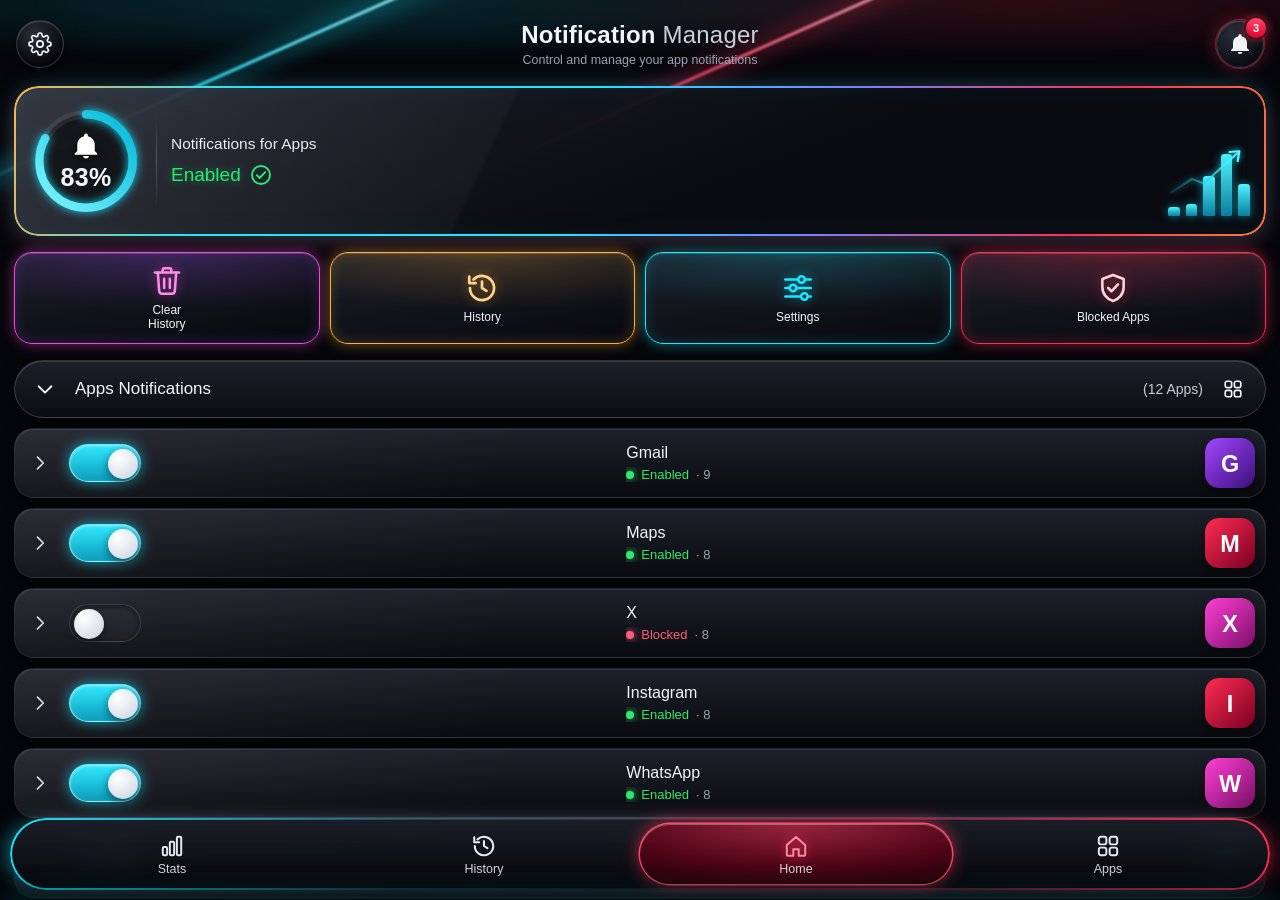
==== assets/web/index.html @ c4de66f0 "Notification Manager Android app (PROTHOTECH) Co-Authored-By: Claude Opus 5.5 <noreply@anthropic.com" ====
<!DOCTYPE html>
<html lang="en">
<head>
  <meta charset="utf-8">
  <meta name="viewport" content="width=device-width, initial-scale=1, maximum-scale=1, user-scalable=no, viewport-fit=cover">
  <meta name="theme-color" content="#05060a">
  <meta name="author" content="PROTHOTECH">
  <title>Notification Manager</title>
  <link rel="stylesheet" href="style.css">
</head>
<body>
<div id="app">
  <div class="bg-fx" aria-hidden="true">
    <span class="streak s1"></span><span class="streak s2"></span><span class="streak s3"></span>
  </div>

  <main id="views">

    <!-- ============================== HOME ============================== -->
    <section id="view-home" class="view active" data-view="home">
      <header class="top">
        <button class="round-btn" data-go="settings" aria-label="Settings"><i data-ic="gear"></i></button>
        <div class="title-wrap">
          <h1>Notification <span>Manager</span></h1>
          <p>Control and manage your app notifications</p>
        </div>
        <button class="round-btn bell-btn" data-go="history" aria-label="Unread notifications">
          <i data-ic="bell"></i><b class="badge hidden" id="badge">0</b>
        </button>
      </header>

      <div class="card neon dash" id="dash">
        <div class="ring-wrap">
          <svg class="ring" viewBox="0 0 120 120">
            <defs>
              <linearGradient id="ringGrad" x1="0" y1="0" x2="1" y2="1">
                <stop offset="0" stop-color="#7ff6ff"/>
                <stop offset="1" stop-color="#00b8d9"/>
              </linearGradient>
            </defs>
            <circle class="ring-bg" cx="60" cy="60" r="50"/>
            <circle class="ring-fg" id="ringFg" cx="60" cy="60" r="50"/>
          </svg>
          <div class="ring-center">
            <i data-ic="bell" class="ring-bell"></i>
            <strong id="pct">0%</strong>
          </div>
        </div>
        <div class="dash-div"></div>
        <div class="dash-info">
          <span class="dash-label">Notifications for Apps</span>
          <button class="dash-state" id="dashState"><span>Checking…</span></button>
        </div>
        <div class="mini-chart" id="miniChart"></div>
      </div>

      <div class="actions">
        <button class="act act-purple" data-action="clear"><i data-ic="trash"></i><span>Clear<br>History</span></button>
        <button class="act act-gold" data-go="history"><i data-ic="history"></i><span>History</span></button>
        <button class="act act-cyan" data-go="settings"><i data-ic="sliders"></i><span>Settings</span></button>
        <button class="act act-red" data-go="blocked"><i data-ic="shield"></i><span>Blocked Apps</span></button>
      </div>

      <div class="section-pill" id="homeAppsHead">
        <button class="pill-toggle" id="homeCollapse"><i data-ic="chevDown"></i></button>
        <span class="pill-title">Apps Notifications</span>
        <span class="pill-count" id="homeAppsCount">(0 Apps)</span>
        <button class="pill-grid" data-go="apps" aria-label="All apps"><i data-ic="grid"></i></button>
      </div>
      <div class="app-list" id="homeApps"></div>

      <div class="card neon recent" id="recentCard">
        <div class="recent-head">
          <span><i data-ic="chevLeft"></i> Recently Notification</span>
          <button class="recent-clock" data-go="history" aria-label="History"><i data-ic="clock"></i></button>
        </div>
        <div class="recent-body" id="recentBody"></div>
      </div>
    </section>

    <!-- ============================== STATS ============================== -->
    <section id="view-stats" class="view" data-view="stats">
      <header class="sub-top">
        <h2>Statistics</h2>
        <p>How your apps reach you</p>
      </header>
      <div class="tiles" id="statTiles"></div>
      <div class="card neon chart-card">
        <div class="card-title">Last 7 days</div>
        <div class="week-chart" id="weekChart"></div>
      </div>
      <div class="card neon chart-card">
        <div class="card-title">By hour of day</div>
        <div class="hour-chart" id="hourChart"></div>
        <div class="hour-axis"><span>00</span><span>06</span><span>12</span><span>18</span><span>23</span></div>
      </div>
      <div class="card neon chart-card">
        <div class="card-title">Top apps</div>
        <div id="topApps"></div>
      </div>
    </section>

    <!-- ============================== HISTORY ============================== -->
    <section id="view-history" class="view" data-view="history">
      <header class="sub-top with-actions">
        <div>
          <h2>History</h2>
          <p id="historySub">All logged notifications</p>
        </div>
        <div class="head-actions">
          <button class="round-btn sm" data-action="share" aria-label="Export"><i data-ic="share"></i></button>
          <button class="round-btn sm danger" data-action="clear" aria-label="Clear"><i data-ic="trash"></i></button>
        </div>
      </header>
      <label class="search">
        <i data-ic="search"></i>
        <input id="historySearch" type="search" placeholder="Search title, text or app" autocomplete="off">
      </label>
      <div class="chips" id="historyChips"></div>
      <div id="historyList" class="history-list"></div>
      <div id="historyMore" class="list-foot"></div>
    </section>

    <!-- ============================== APPS ============================== -->
    <section id="view-apps" class="view" data-view="apps">
      <header class="sub-top">
        <h2>Apps</h2>
        <p id="appsSub">Choose which apps are logged</p>
      </header>
      <label class="search">
        <i data-ic="search"></i>
        <input id="appsSearch" type="search" placeholder="Search apps" autocomplete="off">
      </label>
      <div class="seg" id="appsSeg">
        <button data-f="all" class="on">All</button>
        <button data-f="enabled">Enabled</button>
        <button data-f="disabled">Disabled</button>
        <button data-f="user">User apps</button>
      </div>
      <div class="bulk">
        <button class="ghost-btn" data-action="enableAll">Enable shown</button>
        <button class="ghost-btn" data-action="disableAll">Disable shown</button>
      </div>
      <div class="app-list" id="appsList"></div>
    </section>

    <!-- ============================== BLOCKED ============================== -->
    <section id="view-blocked" class="view" data-view="blocked">
      <header class="sub-top with-back">
        <button class="round-btn sm" data-back aria-label="Back"><i data-ic="chevLeft"></i></button>
        <div>
          <h2>Blocked Apps</h2>
          <p>Notifications from these apps are dismissed instantly</p>
        </div>
      </header>
      <div class="card neon info-card red-ring" id="blockedInfo"></div>
      <label class="search">
        <i data-ic="search"></i>
        <input id="blockedSearch" type="search" placeholder="Search apps to block" autocomplete="off">
      </label>
      <div class="app-list" id="blockedList"></div>
    </section>

    <!-- ============================== SETTINGS ============================== -->
    <section id="view-settings" class="view" data-view="settings">
      <header class="sub-top with-back">
        <button class="round-btn sm" data-back aria-label="Back"><i data-ic="chevLeft"></i></button>
        <div>
          <h2>Settings</h2>
          <p>Permissions, logging and storage</p>
        </div>
      </header>
      <div id="settingsBody"></div>
    </section>
  </main>

  <!-- ============================== NAV ============================== -->
  <nav class="bottom-nav" id="nav">
    <button data-tab="stats"><i data-ic="stats"></i><span>Stats</span></button>
    <button data-tab="history"><i data-ic="history"></i><span>History</span></button>
    <button data-tab="home" class="on"><i data-ic="home"></i><span>Home</span></button>
    <button data-tab="apps"><i data-ic="grid"></i><span>Apps</span></button>
  </nav>

  <!-- ============================== SHEET / DIALOG / TOAST ============================== -->
  <div class="scrim" id="scrim"></div>
  <div class="sheet" id="sheet" role="dialog" aria-modal="true"></div>
  <div class="dialog" id="dialog" role="alertdialog" aria-modal="true">
    <h3 id="dlgTitle"></h3>
    <p id="dlgText"></p>
    <div class="dlg-actions">
      <button class="ghost-btn" id="dlgCancel">Cancel</button>
      <button class="danger-btn" id="dlgOk">OK</button>
    </div>
  </div>
  <div class="toast" id="toast"></div>
</div>
<script src="app.js"></script>
</body>
</html>
---- assets/web/style.css ----
/* =====================================================================
   Notification Manager — UI theme
   Dark futuristic glassmorphism with neon accents
   Developer: PROTHOTECH
   ===================================================================== */
:root {
  --bg: #05060a;
  --bg-2: #0a0c13;
  --panel-1: rgba(32, 36, 48, 0.92);
  --panel-2: rgba(10, 11, 17, 0.96);
  --stroke: rgba(255, 255, 255, 0.10);
  --stroke-2: rgba(255, 255, 255, 0.16);
  --text: #f3f5fa;
  --muted: #9aa3b6;
  --dim: #6b7386;
  --cyan: #19e6ff;
  --cyan-2: #00b3d6;
  --cyan-glow: rgba(25, 230, 255, 0.55);
  --red: #ff2d55;
  --red-2: #c3002f;
  --red-glow: rgba(255, 45, 85, 0.55);
  --pink: #ff3fd8;
  --purple: #a347ff;
  --gold: #ffb03a;
  --blue: #3d7bff;
  --green: #2bea72;
  --radius: 24px;
  --nav-h: 72px;
  --safe-b: env(safe-area-inset-bottom, 0px);
  --safe-t: env(safe-area-inset-top, 0px);
  --font: "Roboto", "Google Sans", "Segoe UI", "Helvetica Neue", Arial, sans-serif;
}

* { box-sizing: border-box; }

html, body {
  margin: 0;
  height: 100%;
  background: var(--bg);
  color: var(--text);
  font-family: var(--font);
  -webkit-font-smoothing: antialiased;
  -webkit-tap-highlight-color: transparent;
  overscroll-behavior: none;
  overflow: hidden;
}

button {
  font: inherit;
  color: inherit;
  background: none;
  border: 0;
  padding: 0;
  cursor: pointer;
  -webkit-user-select: none;
  user-select: none;
}

input { font: inherit; color: inherit; }

i[data-ic] { display: inline-flex; width: 22px; height: 22px; }
i[data-ic] svg { width: 100%; height: 100%; }

.hidden { display: none !important; }

#app { position: fixed; inset: 0; overflow: hidden; }

/* -------------------------------------------------- background light streaks */
.bg-fx { position: absolute; inset: 0; pointer-events: none; overflow: hidden; z-index: 0; }
.streak {
  position: absolute;
  height: 3px;
  border-radius: 3px;
  filter: blur(1px);
  transform: rotate(-24deg);
  opacity: .9;
}
.streak.s1 { width: 70%; top: 30px; left: -10%; background: linear-gradient(90deg, transparent, var(--cyan), #c9fbff, transparent); box-shadow: 0 0 22px 6px rgba(25,230,255,.35); }
.streak.s2 { width: 55%; top: 46px; left: 32%; background: linear-gradient(90deg, transparent, var(--red), #ff9fb3, transparent); box-shadow: 0 0 22px 6px rgba(255,45,85,.35); }
.streak.s3 { width: 120%; height: 160px; top: -110px; left: -10%; background: radial-gradient(60% 60% at 30% 70%, rgba(25,230,255,.18), transparent 70%), radial-gradient(50% 60% at 75% 70%, rgba(255,45,85,.18), transparent 70%); filter: blur(10px); transform: none; }

/* -------------------------------------------------- views */
#views { position: absolute; inset: 0; z-index: 1; }
.view {
  position: absolute;
  inset: 0;
  overflow-y: auto;
  overflow-x: hidden;
  -webkit-overflow-scrolling: touch;
  padding: calc(14px + var(--safe-t)) 14px calc(var(--nav-h) + 34px + var(--safe-b));
  opacity: 0;
  visibility: hidden;
  transform: translateY(14px);
  transition: opacity .28s ease, transform .28s ease, visibility 0s linear .28s;
  scrollbar-width: none;
}
.view::-webkit-scrollbar { display: none; }
.view.active { opacity: 1; visibility: visible; transform: none; transition: opacity .28s ease, transform .28s ease; }

/* -------------------------------------------------- header */
.top { display: flex; align-items: center; justify-content: space-between; gap: 10px; margin: 6px 2px 18px; }
.title-wrap { text-align: center; flex: 1; min-width: 0; }
.title-wrap h1 { margin: 0; font-size: clamp(18px, 5.6vw, 24px); font-weight: 700; letter-spacing: .2px; white-space: nowrap; }
.title-wrap h1 span { font-weight: 400; color: #c9cfdb; }
.title-wrap p { margin: 4px 0 0; font-size: clamp(10.5px, 3vw, 12.5px); color: var(--muted); white-space: nowrap; overflow: hidden; text-overflow: ellipsis; }

.round-btn {
  position: relative;
  flex: 0 0 auto;
  width: 48px; height: 48px;
  border-radius: 50%;
  display: grid; place-items: center;
  background: radial-gradient(circle at 35% 30%, #2a2e3a, #0b0d13 70%);
  border: 1px solid var(--stroke-2);
  box-shadow: inset 0 1px 1px rgba(255,255,255,.18), inset 0 -6px 12px rgba(0,0,0,.55), 0 6px 16px rgba(0,0,0,.6);
  transition: transform .15s ease;
}
.round-btn:active { transform: scale(.92); }
.round-btn i { width: 24px; height: 24px; }
.round-btn.sm { width: 40px; height: 40px; }
.round-btn.sm i { width: 20px; height: 20px; }
.round-btn.danger { color: #ff7d97; }
.bell-btn { box-shadow: inset 0 1px 1px rgba(255,255,255,.18), 0 0 0 1px rgba(255,45,85,.45), 0 0 18px rgba(255,45,85,.35); }
.bell-btn.ring-anim i { animation: bellShake .9s ease; }
@keyframes bellShake { 0%,100% { transform: rotate(0); } 15% { transform: rotate(18deg); } 30% { transform: rotate(-16deg); } 45% { transform: rotate(12deg); } 60% { transform: rotate(-8deg); } 75% { transform: rotate(4deg); } }
.badge {
  position: absolute; top: -3px; right: -3px;
  min-width: 20px; height: 20px; padding: 0 5px;
  border-radius: 10px;
  background: linear-gradient(180deg, #ff4a6b, #e0002a);
  color: #fff; font-size: 11px; font-weight: 700;
  display: grid; place-items: center;
  box-shadow: 0 0 10px rgba(255,45,85,.9), 0 0 0 2px var(--bg);
}

.sub-top { margin: 8px 4px 16px; }
.sub-top h2 { margin: 0; font-size: 26px; font-weight: 700; }
.sub-top p { margin: 4px 0 0; font-size: 13px; color: var(--muted); }
.sub-top.with-back { display: flex; align-items: center; gap: 12px; }
.sub-top.with-actions { display: flex; align-items: center; justify-content: space-between; gap: 10px; }
.head-actions { display: flex; gap: 10px; }

/* -------------------------------------------------- neon card */
.card {
  position: relative;
  border-radius: var(--radius);
  background: linear-gradient(160deg, var(--panel-1), var(--panel-2) 60%);
  overflow: hidden;
  isolation: isolate;
}
.neon { --ring: linear-gradient(110deg, #ffb24a 0%, var(--cyan) 18%, var(--cyan) 45%, #7a7fff 65%, var(--red) 85%, #ff7a3d 100%); }
.neon::before {
  content: "";
  position: absolute; inset: 0;
  border-radius: inherit;
  padding: 1.6px;
  background: var(--ring);
  -webkit-mask: linear-gradient(#000 0 0) content-box, linear-gradient(#000 0 0);
  -webkit-mask-composite: xor;
  mask-composite: exclude;
  pointer-events: none;
  z-index: 2;
}
.neon::after {
  /* glossy diagonal sheen */
  content: "";
  position: absolute; inset: 0;
  border-radius: inherit;
  background: linear-gradient(115deg, rgba(255,255,255,.10) 0%, rgba(255,255,255,.03) 38%, transparent 38.5%, transparent 100%);
  pointer-events: none;
  z-index: 1;
}
.card > * { position: relative; z-index: 3; }

/* -------------------------------------------------- dashboard */
.dash {
  display: flex; align-items: center;
  padding: 18px 16px;
  min-height: 150px;
  box-shadow: 0 0 22px rgba(25,230,255,.22), 0 8px 26px rgba(255,45,85,.18), inset 0 0 30px rgba(25,230,255,.05);
}
.ring-wrap { position: relative; width: 112px; height: 112px; flex: 0 0 auto; }
.ring { width: 100%; height: 100%; transform: rotate(-90deg); overflow: visible; }
.ring-bg { fill: rgba(0,0,0,.55); stroke: rgba(255,255,255,.08); stroke-width: 9; }
.ring-fg {
  fill: none; stroke: url(#ringGrad); stroke-width: 9; stroke-linecap: round;
  stroke-dasharray: 314.16; stroke-dashoffset: 314.16;
  filter: drop-shadow(0 0 5px rgba(25,230,255,.9));
  transition: stroke-dashoffset 1s cubic-bezier(.2,.8,.2,1);
}
.ring-center { position: absolute; inset: 0; display: flex; flex-direction: column; align-items: center; justify-content: center; }
.ring-bell { width: 30px !important; height: 30px !important; color: #fff; filter: drop-shadow(0 2px 4px rgba(0,0,0,.6)); margin-bottom: 2px; }
.ring-center strong { font-size: 25px; font-weight: 700; letter-spacing: .3px; }
.dash-div { width: 1px; align-self: stretch; margin: 10px 14px; background: linear-gradient(180deg, transparent, rgba(255,255,255,.22), transparent); }
.dash-info { flex: 1; min-width: 0; display: flex; flex-direction: column; gap: 10px; }
.dash-label { font-size: 15.5px; color: #e8ecf4; white-space: nowrap; overflow: hidden; text-overflow: ellipsis; }
.dash-state { display: inline-flex; align-items: center; gap: 8px; font-size: 19px; font-weight: 500; color: var(--green); text-shadow: 0 0 10px rgba(43,234,114,.45); text-align: left; }
.dash-state i { width: 24px; height: 24px; }
.dash-state.off { color: #ff6d88; text-shadow: 0 0 10px rgba(255,45,85,.5); font-size: 15px; }
.dash-state.off small { display: block; font-size: 11px; color: var(--muted); text-shadow: none; font-weight: 400; }
.mini-chart { position: absolute !important; right: 16px; bottom: 20px; width: 82px; height: 62px; z-index: 3; pointer-events: none; }
.mini-chart .bars { position: absolute; inset: 0; display: flex; align-items: flex-end; gap: 6px; }
.mini-chart .bar { flex: 1; border-radius: 3px 3px 1px 1px; background: linear-gradient(180deg, #4ff3ff, #0a7ea0); box-shadow: 0 0 10px rgba(25,230,255,.5); min-height: 6px; transition: height .8s ease; }
.mini-chart svg { position: absolute; inset: -8px -4px 10px -8px; width: calc(100% + 12px); height: calc(100% - 2px); overflow: visible; }
.dash .dash-info { padding-right: 0; }
.dash-state { margin-right: 86px; }

/* -------------------------------------------------- quick actions */
.actions { display: grid; grid-template-columns: repeat(4, 1fr); gap: 10px; margin: 16px 0; }
.act {
  --c: var(--cyan); --g: rgba(25,230,255,.45);
  position: relative;
  height: 92px;
  border-radius: 18px;
  display: flex; flex-direction: column; align-items: center; justify-content: center; gap: 6px;
  font-size: 12px; line-height: 1.15; text-align: center; padding: 0 3px;
  background: radial-gradient(120% 90% at 50% 0%, var(--tint), transparent 70%), linear-gradient(170deg, #1b1e28, #08090e);
  border: 1.5px solid var(--c);
  box-shadow: 0 0 14px var(--g), inset 0 0 14px var(--tint), inset 0 1px 0 rgba(255,255,255,.18);
  transition: transform .15s ease, box-shadow .2s;
}
.act:active { transform: scale(.94); box-shadow: 0 0 24px var(--g), inset 0 0 20px var(--tint); }
.act i { width: 34px; height: 34px; color: var(--c); filter: drop-shadow(0 0 6px var(--g)); }
.act-purple { --c: #f04bd0; --g: rgba(240,75,208,.45); --tint: rgba(163,71,255,.22); }
.act-gold   { --c: #ffb03a; --g: rgba(255,176,58,.45); --tint: rgba(255,176,58,.20); }
.act-cyan   { --c: #19e6ff; --g: rgba(25,230,255,.45); --tint: rgba(25,230,255,.18); }
.act-red    { --c: #ff2d55; --g: rgba(255,45,85,.5);  --tint: rgba(255,45,85,.24); }
.act-purple i, .act-gold i, .act-red i { color: #fff; }
.act-purple i { color: #ff8be6; }
.act-gold i { color: #ffd38a; }
.act-red i { color: #ffd5dd; }

/* -------------------------------------------------- section pill */
.section-pill {
  display: flex; align-items: center; gap: 10px;
  height: 58px; padding: 0 12px 0 10px;
  border-radius: 29px;
  background: linear-gradient(180deg, #1d2029, #0b0c12);
  border: 1px solid var(--stroke-2);
  box-shadow: inset 0 1px 0 rgba(255,255,255,.12), 0 8px 18px rgba(0,0,0,.45);
  margin-bottom: 10px;
}
.pill-toggle { width: 40px; height: 40px; display: grid; place-items: center; transition: transform .25s; }
.pill-toggle.collapsed { transform: rotate(-90deg); }
.pill-title { font-size: 17px; font-weight: 500; flex: 1; }
.pill-count { font-size: 14px; color: #c7ccd8; }
.pill-grid { width: 40px; height: 40px; display: grid; place-items: center; }

/* -------------------------------------------------- app rows */
.app-list { display: flex; flex-direction: column; gap: 10px; }
.app-list.collapsed { display: none; }
.app-row {
  position: relative;
  display: flex; align-items: center; gap: 12px;
  min-height: 70px; padding: 8px 10px 8px 8px;
  border-radius: 20px;
  background: linear-gradient(180deg, rgba(32,34,44,.95), rgba(10,11,16,.98));
  border: 1px solid var(--stroke);
  box-shadow: inset 0 1px 0 rgba(255,255,255,.10), 0 6px 16px rgba(0,0,0,.45);
  overflow: hidden;
  animation: rowIn .35s ease both;
}
.app-row::after { content: ""; position: absolute; inset: 0; background: linear-gradient(115deg, rgba(255,255,255,.06), transparent 40%); pointer-events: none; }
@keyframes rowIn { from { opacity: 0; transform: translateY(8px); } to { opacity: 1; transform: none; } }
.row-chev { width: 34px; height: 44px; display: grid; place-items: center; color: #d6dbe6; flex: 0 0 auto; }
.row-chev i { width: 20px; height: 20px; }
.row-space { flex: 1; min-width: 0; }
.app-meta { flex: 0 1 46%; min-width: 0; display: flex; flex-direction: column; gap: 5px; }
.app-name { font-size: 16px; font-weight: 500; white-space: nowrap; overflow: hidden; text-overflow: ellipsis; }
.app-status { display: flex; align-items: center; gap: 7px; font-size: 13px; color: var(--green); white-space: nowrap; overflow: hidden; text-overflow: ellipsis; }
.app-status::before { content: ""; width: 8px; height: 8px; border-radius: 50%; background: currentColor; box-shadow: 0 0 8px currentColor; flex: 0 0 auto; }
.app-status.off { color: #8b93a6; }
.app-status.blocked { color: #ff5c7c; }
.app-status .cnt { color: var(--muted); }
.app-ic {
  width: 50px; height: 50px; border-radius: 14px; flex: 0 0 auto;
  object-fit: cover;
  background: #151821;
  box-shadow: 0 4px 12px rgba(0,0,0,.55);
}

/* -------------------------------------------------- switch */
.sw { position: relative; display: inline-block; width: 72px; height: 38px; flex: 0 0 auto; }
.sw input { position: absolute; opacity: 0; width: 100%; height: 100%; margin: 0; z-index: 2; cursor: pointer; }
.sw .track {
  position: absolute; inset: 0; border-radius: 19px;
  background: linear-gradient(180deg, #23262f, #14161c);
  border: 1px solid rgba(255,255,255,.12);
  box-shadow: inset 0 2px 6px rgba(0,0,0,.7);
  transition: background .25s, box-shadow .25s, border-color .25s;
}
.sw .knob {
  position: absolute; top: 4px; left: 4px; width: 30px; height: 30px; border-radius: 50%;
  background: radial-gradient(circle at 35% 30%, #ffffff, #d8dde6 70%, #b7bec9);
  box-shadow: 0 3px 8px rgba(0,0,0,.6);
  transition: transform .25s cubic-bezier(.3,1.4,.5,1);
}
.sw input:checked + .track {
  background: linear-gradient(180deg, #27e7ff, #0098b8);
  border-color: rgba(140,250,255,.8);
  box-shadow: 0 0 14px rgba(25,230,255,.65), inset 0 1px 3px rgba(255,255,255,.45);
}
.sw input:checked + .track .knob { transform: translateX(34px); }
.sw.red input:checked + .track {
  background: linear-gradient(180deg, #ff5577, #c3002f);
  border-color: rgba(255,160,180,.8);
  box-shadow: 0 0 14px rgba(255,45,85,.65), inset 0 1px 3px rgba(255,255,255,.4);
}
.sw.small { width: 58px; height: 32px; }
.sw.small .knob { width: 24px; height: 24px; }
.sw.small input:checked + .track .knob { transform: translateX(26px); }

/* -------------------------------------------------- recent card */
.recent {
  margin-top: 16px;
  --ring: linear-gradient(100deg, var(--cyan) 0%, #7a8cff 40%, var(--red) 70%, #ff3b5c 100%);
  box-shadow: 0 0 20px rgba(255,45,85,.25), 0 0 16px rgba(25,230,255,.18);
}
.recent-head { display: flex; align-items: center; justify-content: space-between; padding: 12px 14px 4px 12px; font-size: 16px; }
.recent-head span { display: inline-flex; align-items: center; gap: 6px; }
.recent-head i { width: 20px; height: 20px; }
.recent-clock { width: 36px; height: 36px; display: grid; place-items: center; }
.recent-body { padding: 4px 10px 14px 16px; }
.recent-item { display: flex; align-items: center; gap: 14px; width: 100%; text-align: left; }
.recent-item .app-ic { width: 52px; height: 52px; }
.recent-text { flex: 1; min-width: 0; }
.recent-text b { display: block; font-size: 16px; font-weight: 500; white-space: nowrap; overflow: hidden; text-overflow: ellipsis; }
.recent-text span { display: block; margin-top: 4px; font-size: 13px; color: var(--muted); white-space: nowrap; overflow: hidden; text-overflow: ellipsis; }
.recent-item > i { width: 22px; height: 22px; flex: 0 0 auto; }
.recent-item.flash { animation: flash 1s ease; }
@keyframes flash { 0% { background: rgba(25,230,255,.18); } 100% { background: transparent; } }

/* -------------------------------------------------- bottom nav */
.bottom-nav {
  position: fixed; z-index: 20;
  left: 10px; right: 10px; bottom: calc(10px + var(--safe-b));
  height: var(--nav-h);
  border-radius: 36px;
  display: grid; grid-template-columns: repeat(4, 1fr); align-items: center;
  padding: 6px;
  background: linear-gradient(180deg, rgba(28,31,40,.96), rgba(6,7,11,.98));
  -webkit-backdrop-filter: blur(14px);
  backdrop-filter: blur(14px);
  box-shadow: -10px 0 22px -8px rgba(25,230,255,.55), 10px 0 22px -8px rgba(255,45,85,.55), 0 10px 30px rgba(0,0,0,.7), inset 0 1px 0 rgba(255,255,255,.12);
}
.bottom-nav::before {
  content: ""; position: absolute; inset: 0; border-radius: inherit; padding: 1.6px;
  background: linear-gradient(90deg, var(--cyan), rgba(25,230,255,.25) 30%, rgba(255,255,255,.08) 50%, rgba(255,45,85,.3) 70%, var(--red));
  -webkit-mask: linear-gradient(#000 0 0) content-box, linear-gradient(#000 0 0);
  -webkit-mask-composite: xor; mask-composite: exclude; pointer-events: none;
}
.bottom-nav button {
  position: relative; height: 100%;
  border-radius: 30px;
  display: flex; flex-direction: column; align-items: center; justify-content: center; gap: 3px;
  font-size: 12.5px; color: #e9ecf3;
  transition: background .25s, box-shadow .25s, color .25s;
}
.bottom-nav button i { width: 26px; height: 26px; }
.bottom-nav button.on {
  background: radial-gradient(90% 120% at 50% 0%, rgba(255,45,85,.55), rgba(120,0,25,.65) 60%, rgba(40,0,10,.9));
  box-shadow: 0 0 0 1.5px rgba(255,80,110,.95), 0 0 18px rgba(255,45,85,.75), inset 0 1px 0 rgba(255,255,255,.3);
}
.bottom-nav button.on i { color: #ff8fa5; filter: drop-shadow(0 0 6px rgba(255,45,85,.9)); }

/* -------------------------------------------------- search / chips / segmented */
.search {
  display: flex; align-items: center; gap: 10px;
  height: 50px; padding: 0 16px;
  border-radius: 25px;
  background: linear-gradient(180deg, #181a22, #0b0c11);
  border: 1px solid var(--stroke-2);
  box-shadow: inset 0 2px 6px rgba(0,0,0,.6);
  margin-bottom: 12px;
}
.search i { width: 20px; height: 20px; color: var(--muted); }
.search input { flex: 1; min-width: 0; background: none; border: 0; outline: none; font-size: 15px; }
.search input::placeholder { color: var(--dim); }
.search:focus-within { border-color: rgba(25,230,255,.6); box-shadow: 0 0 12px rgba(25,230,255,.3), inset 0 2px 6px rgba(0,0,0,.6); }
input[type=search]::-webkit-search-cancel-button { -webkit-appearance: none; }

.chips { display: flex; gap: 8px; overflow-x: auto; padding: 2px 2px 12px; scrollbar-width: none; }
.chips::-webkit-scrollbar { display: none; }
.chip {
  flex: 0 0 auto; display: inline-flex; align-items: center; gap: 6px;
  height: 34px; padding: 0 12px 0 6px; border-radius: 17px;
  background: #12141b; border: 1px solid var(--stroke-2); font-size: 13px; color: #d6dbe5;
}
.chip.all { padding-left: 14px; }
.chip img { width: 24px; height: 24px; border-radius: 7px; }
.chip.on { border-color: var(--cyan); color: #fff; box-shadow: 0 0 10px rgba(25,230,255,.45); background: linear-gradient(180deg, rgba(25,230,255,.22), rgba(0,80,100,.25)); }

.seg { display: grid; grid-template-columns: repeat(4, 1fr); gap: 4px; padding: 4px; border-radius: 18px; background: #0e1016; border: 1px solid var(--stroke); margin-bottom: 10px; }
.seg button { height: 34px; border-radius: 14px; font-size: 12.5px; color: var(--muted); }
.seg button.on { color: #fff; background: linear-gradient(180deg, rgba(25,230,255,.35), rgba(0,120,150,.35)); box-shadow: 0 0 10px rgba(25,230,255,.35), inset 0 0 0 1px rgba(25,230,255,.6); }

.bulk { display: flex; gap: 10px; margin-bottom: 12px; }
.bulk .ghost-btn { flex: 1; }

.ghost-btn, .danger-btn, .primary-btn {
  height: 42px; padding: 0 16px; border-radius: 21px; font-size: 14px; font-weight: 500;
  display: inline-flex; align-items: center; justify-content: center; gap: 8px;
  transition: transform .15s;
}
.ghost-btn { background: #141720; border: 1px solid var(--stroke-2); color: #dfe4ee; }
.danger-btn { background: linear-gradient(180deg, #ff4568, #c3002f); color: #fff; box-shadow: 0 0 14px rgba(255,45,85,.5); }
.primary-btn { background: linear-gradient(180deg, #2ae8ff, #0095b5); color: #001c22; box-shadow: 0 0 14px rgba(25,230,255,.5); }
.ghost-btn:active, .danger-btn:active, .primary-btn:active { transform: scale(.96); }
.ghost-btn i, .danger-btn i, .primary-btn i { width: 18px; height: 18px; }

/* -------------------------------------------------- history */
.day-head { margin: 14px 6px 8px; font-size: 12px; letter-spacing: 1.2px; text-transform: uppercase; color: var(--cyan); text-shadow: 0 0 8px rgba(25,230,255,.5); }
.day-head:first-child { margin-top: 2px; }
.n-item {
  position: relative;
  display: flex; gap: 12px; align-items: flex-start;
  padding: 12px 12px 12px 12px;
  margin-bottom: 8px;
  border-radius: 18px;
  background: linear-gradient(180deg, rgba(30,32,42,.95), rgba(10,11,16,.98));
  border: 1px solid var(--stroke);
  box-shadow: inset 0 1px 0 rgba(255,255,255,.08);
  animation: rowIn .3s ease both;
}
.n-item.new { box-shadow: 0 0 0 1px rgba(25,230,255,.6), 0 0 16px rgba(25,230,255,.35); }
.n-item .app-ic { width: 42px; height: 42px; border-radius: 12px; }
.n-body { flex: 1; min-width: 0; }
.n-top { display: flex; align-items: center; gap: 8px; font-size: 12px; color: var(--muted); }
.n-top b { color: #dfe4ee; font-weight: 500; overflow: hidden; text-overflow: ellipsis; white-space: nowrap; }
.n-top time { margin-left: auto; flex: 0 0 auto; }
.n-title { margin-top: 4px; font-size: 15px; font-weight: 500; word-break: break-word; }
.n-text { margin-top: 3px; font-size: 13.5px; color: #b8bfcc; line-height: 1.4; word-break: break-word; white-space: pre-line; display: -webkit-box; -webkit-line-clamp: 2; -webkit-box-orient: vertical; overflow: hidden; }
.n-item.open .n-text { -webkit-line-clamp: unset; display: block; }
.n-del { width: 30px; height: 30px; display: grid; place-items: center; color: #79819a; flex: 0 0 auto; margin: -4px -4px 0 0; }
.n-del i { width: 16px; height: 16px; }
.tag { font-size: 10px; padding: 2px 6px; border-radius: 6px; background: rgba(255,45,85,.18); color: #ff8aa1; border: 1px solid rgba(255,45,85,.4); }
.list-foot { text-align: center; color: var(--dim); font-size: 13px; padding: 14px 0; }

.empty { text-align: center; padding: 34px 20px; color: var(--muted); }
.empty i { width: 54px; height: 54px; color: #3b4152; margin-bottom: 10px; }
.empty b { display: block; color: #dfe4ee; font-size: 16px; margin-bottom: 6px; font-weight: 500; }
.empty .primary-btn { margin-top: 16px; }

/* -------------------------------------------------- stats */
.tiles { display: grid; grid-template-columns: 1fr 1fr; gap: 10px; margin-bottom: 12px; }
.tile {
  padding: 14px; border-radius: 18px;
  background: linear-gradient(170deg, #1a1d27, #0a0b10);
  border: 1px solid var(--c, var(--cyan));
  box-shadow: 0 0 12px var(--g, rgba(25,230,255,.3)), inset 0 1px 0 rgba(255,255,255,.12);
}
.tile small { display: block; font-size: 12px; color: var(--muted); }
.tile strong { display: block; margin-top: 6px; font-size: 26px; font-weight: 700; }
.chart-card { padding: 16px; margin-bottom: 12px; box-shadow: 0 0 16px rgba(25,230,255,.15); }
.card-title { font-size: 15px; font-weight: 500; margin-bottom: 12px; }
.week-chart { display: flex; align-items: flex-end; gap: 10px; height: 150px; }
.wk { flex: 1; display: flex; flex-direction: column; align-items: center; gap: 6px; height: 100%; justify-content: flex-end; }
.wk .v { font-size: 11px; color: #cfd5e0; }
.wk .b { width: 100%; max-width: 30px; border-radius: 6px 6px 2px 2px; background: linear-gradient(180deg, #57f4ff, #087d9e); box-shadow: 0 0 12px rgba(25,230,255,.5); min-height: 4px; transition: height .8s ease; }
.wk.today .b { background: linear-gradient(180deg, #ff6d8a, #b0002a); box-shadow: 0 0 12px rgba(255,45,85,.6); }
.wk .d { font-size: 11px; color: var(--muted); }
.hour-chart { display: flex; align-items: flex-end; gap: 3px; height: 80px; }
.hour-chart span { flex: 1; border-radius: 2px; background: linear-gradient(180deg, #ff4fd8, #6b23c9); min-height: 3px; box-shadow: 0 0 6px rgba(255,79,216,.35); }
.hour-axis { display: flex; justify-content: space-between; margin-top: 6px; font-size: 10.5px; color: var(--dim); }
.top-row { display: flex; align-items: center; gap: 12px; padding: 8px 0; }
.top-row .app-ic { width: 38px; height: 38px; border-radius: 11px; }
.top-row .tr-body { flex: 1; min-width: 0; }
.top-row .tr-line { display: flex; justify-content: space-between; font-size: 14px; }
.top-row .tr-line span:first-child { overflow: hidden; text-overflow: ellipsis; white-space: nowrap; }
.top-row .tr-bar { margin-top: 6px; height: 6px; border-radius: 3px; background: rgba(255,255,255,.07); overflow: hidden; }
.top-row .tr-bar b { display: block; height: 100%; border-radius: 3px; background: linear-gradient(90deg, var(--cyan), var(--red)); box-shadow: 0 0 8px rgba(25,230,255,.6); }

/* -------------------------------------------------- settings */
.set-group { margin-bottom: 14px; }
.set-group > h4 { margin: 18px 8px 8px; font-size: 12px; font-weight: 500; letter-spacing: 1.2px; text-transform: uppercase; color: var(--cyan); }
.set-card { border-radius: 20px; background: linear-gradient(180deg, rgba(30,32,42,.95), rgba(10,11,16,.98)); border: 1px solid var(--stroke); overflow: hidden; }
.set-row { display: flex; align-items: center; gap: 12px; padding: 14px 14px; min-height: 64px; }
.set-row + .set-row { border-top: 1px solid rgba(255,255,255,.06); }
.set-row .s-ic { width: 38px; height: 38px; border-radius: 12px; display: grid; place-items: center; background: rgba(25,230,255,.12); color: var(--cyan); flex: 0 0 auto; }
.set-row .s-ic i { width: 20px; height: 20px; }
.set-row .s-ic.red { background: rgba(255,45,85,.14); color: #ff6d88; }
.set-row .s-ic.gold { background: rgba(255,176,58,.14); color: var(--gold); }
.set-row .s-ic.purple { background: rgba(163,71,255,.16); color: #c58bff; }
.set-row .s-body { flex: 1; min-width: 0; }
.set-row .s-body b { display: block; font-size: 15px; font-weight: 500; }
.set-row .s-body small { display: block; margin-top: 3px; font-size: 12.5px; color: var(--muted); line-height: 1.35; }
.set-row .ok { color: var(--green); }
.set-row .bad { color: #ff6d88; }
.set-row select { background: #12141b; color: #fff; border: 1px solid var(--stroke-2); border-radius: 12px; height: 36px; padding: 0 10px; font: inherit; font-size: 13px; outline: none; }
.set-row.tap { cursor: pointer; }
.set-row.tap:active { background: rgba(255,255,255,.04); }
.about { text-align: center; padding: 22px 10px 8px; color: var(--muted); font-size: 12.5px; line-height: 1.7; }
.about .logo { width: 64px; height: 64px; margin: 0 auto 10px; border-radius: 20px; display: grid; place-items: center; background: radial-gradient(circle at 35% 30%, #232838, #07090f); box-shadow: 0 0 0 1.5px rgba(25,230,255,.6), 0 0 22px rgba(25,230,255,.35), 0 0 30px rgba(255,45,85,.2); }
.about .logo i { width: 32px; height: 32px; color: #fff; }
.about b { color: #fff; font-size: 15px; }
.about .dev { color: var(--cyan); letter-spacing: 2px; font-weight: 700; }

.info-card { padding: 16px; margin-bottom: 12px; font-size: 13.5px; color: #cfd5e0; line-height: 1.5; }
.info-card.red-ring { --ring: linear-gradient(110deg, var(--red), #ff7a3d 50%, var(--red)); box-shadow: 0 0 16px rgba(255,45,85,.25); }
.info-card strong { color: #fff; font-size: 22px; display: block; margin-bottom: 2px; }

.banner {
  display: flex; align-items: center; gap: 12px; padding: 14px; margin-bottom: 14px; border-radius: 18px;
  background: linear-gradient(180deg, rgba(255,45,85,.18), rgba(80,0,20,.25)); border: 1px solid rgba(255,45,85,.55);
  box-shadow: 0 0 14px rgba(255,45,85,.3); font-size: 13px; color: #ffd6de;
}
.banner i { width: 26px; height: 26px; color: #ff6d88; flex: 0 0 auto; }
.banner div { flex: 1; }
.banner b { display: block; color: #fff; font-size: 14.5px; margin-bottom: 2px; }
.banner .danger-btn { height: 36px; padding: 0 14px; font-size: 13px; }

/* -------------------------------------------------- sheet / dialog / toast */
.scrim { position: fixed; inset: 0; z-index: 40; background: rgba(0,0,0,.6); opacity: 0; visibility: hidden; transition: opacity .25s, visibility 0s .25s; }
.scrim.on { opacity: 1; visibility: visible; transition: opacity .25s; }
.sheet {
  position: fixed; z-index: 50; left: 0; right: 0; bottom: 0;
  max-height: 86%; overflow-y: auto;
  padding: 10px 18px calc(22px + var(--safe-b));
  border-radius: 28px 28px 0 0;
  background: linear-gradient(180deg, #1a1d27, #07080c 60%);
  box-shadow: 0 -10px 40px rgba(0,0,0,.8), 0 -1px 0 rgba(25,230,255,.6), 0 -8px 26px rgba(25,230,255,.2);
  transform: translateY(105%);
  transition: transform .32s cubic-bezier(.2,.9,.25,1);
}
.sheet.on { transform: none; }
.sheet .grab { width: 44px; height: 5px; border-radius: 3px; background: rgba(255,255,255,.2); margin: 0 auto 14px; }
.sh-head { display: flex; align-items: center; gap: 14px; margin-bottom: 14px; }
.sh-head .app-ic { width: 60px; height: 60px; border-radius: 17px; }
.sh-head b { display: block; font-size: 19px; font-weight: 600; }
.sh-head small { display: block; margin-top: 3px; color: var(--muted); font-size: 12px; word-break: break-all; }
.sh-stats { display: grid; grid-template-columns: 1fr 1fr; gap: 10px; margin-bottom: 12px; }
.sh-stats div { padding: 12px; border-radius: 16px; background: #10121a; border: 1px solid var(--stroke); }
.sh-stats small { display: block; font-size: 11.5px; color: var(--muted); }
.sh-stats strong { display: block; margin-top: 4px; font-size: 18px; }
.sh-btns { display: grid; grid-template-columns: 1fr 1fr; gap: 10px; margin-top: 14px; }
.sh-btns .wide { grid-column: 1 / -1; }

.dialog {
  position: fixed; z-index: 60; left: 24px; right: 24px; top: 50%;
  transform: translateY(-50%) scale(.92); opacity: 0; visibility: hidden;
  padding: 22px 20px 16px; border-radius: 24px;
  background: linear-gradient(170deg, #1d202b, #0a0b10);
  border: 1px solid rgba(255,45,85,.5);
  box-shadow: 0 0 26px rgba(255,45,85,.3), 0 20px 50px rgba(0,0,0,.8);
  transition: transform .2s, opacity .2s, visibility 0s .2s;
}
.dialog.on { opacity: 1; visibility: visible; transform: translateY(-50%) scale(1); transition: transform .2s, opacity .2s; }
.dialog h3 { margin: 0 0 8px; font-size: 18px; }
.dialog p { margin: 0 0 18px; font-size: 14px; color: #c0c7d4; line-height: 1.5; }
.dlg-actions { display: flex; gap: 10px; justify-content: flex-end; }

.toast {
  position: fixed; z-index: 70; left: 50%; bottom: calc(var(--nav-h) + 28px + var(--safe-b));
  transform: translate(-50%, 20px); opacity: 0;
  max-width: 86%; padding: 11px 18px; border-radius: 20px;
  background: rgba(16,18,26,.96); border: 1px solid rgba(25,230,255,.55);
  box-shadow: 0 0 16px rgba(25,230,255,.35); font-size: 13.5px; text-align: center;
  transition: transform .25s, opacity .25s; pointer-events: none;
}
.toast.on { opacity: 1; transform: translate(-50%, 0); }

@media (max-width: 360px) {
  .title-wrap h1 { font-size: 21px; }
  .act { height: 84px; font-size: 11.5px; }
  .act i { width: 28px; height: 28px; }
  .ring-wrap { width: 96px; height: 96px; }
  .mini-chart { width: 66px; height: 52px; }
  .dash-state { margin-right: 70px; }
  .dash-label { font-size: 14px; }
  .sw { width: 62px; height: 34px; }
  .sw .knob { width: 26px; height: 26px; }
  .sw input:checked + .track .knob { transform: translateX(28px); }
  .app-ic { width: 44px; height: 44px; }
}
@media (prefers-reduced-motion: reduce) { * { animation: none !important; transition: none !important; } }
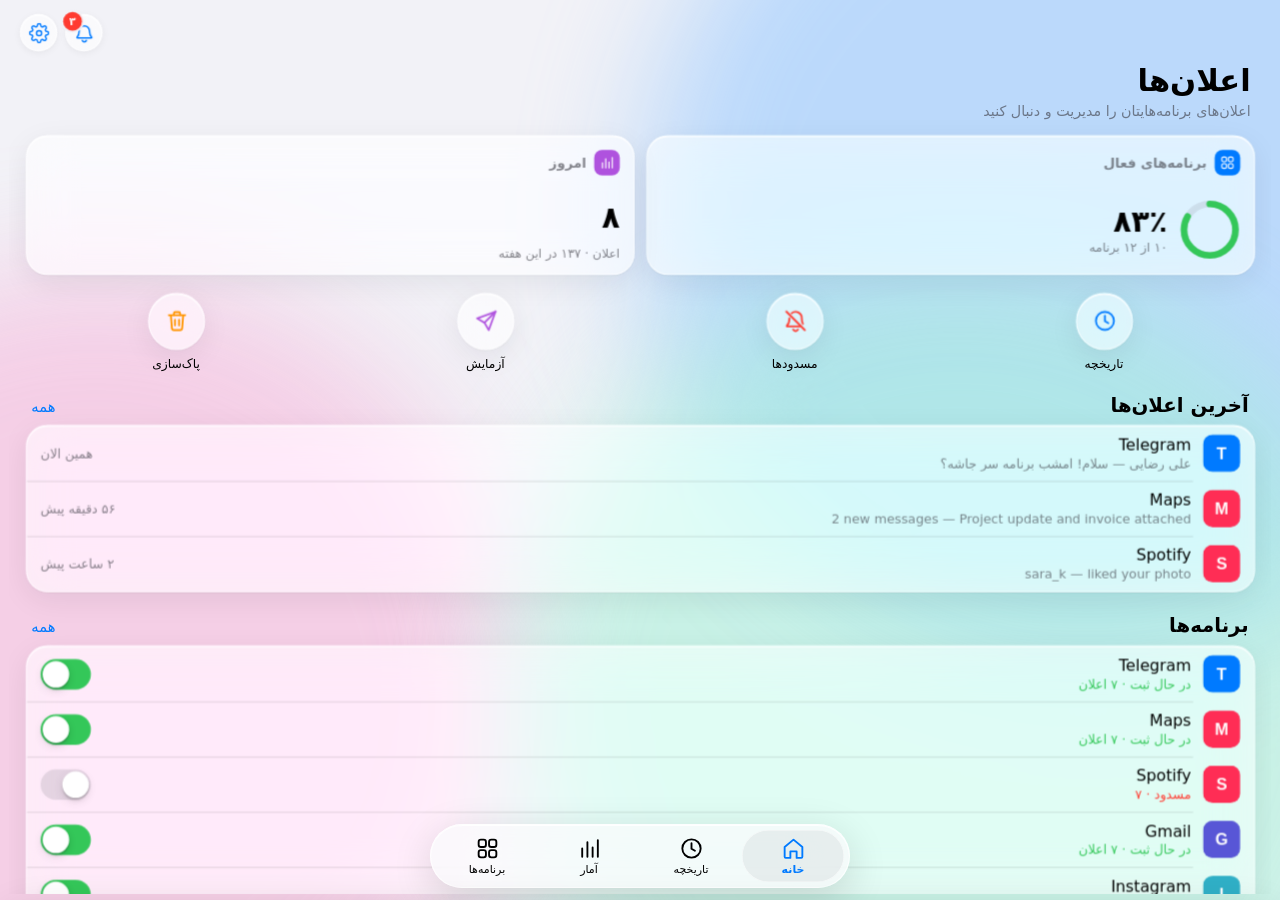
==== commit b4f54d6a: "v1.1.0: iOS glass redesign, Persian (RTL, Jalali) + English, light/dark themes Co-Authored-By: Claud" ====
--- a/assets/web/index.html
+++ b/assets/web/index.html
@@ -1,200 +1,169 @@
 <!DOCTYPE html>
-<html lang="en">
+<html lang="fa" dir="rtl">
 <head>
   <meta charset="utf-8">
   <meta name="viewport" content="width=device-width, initial-scale=1, maximum-scale=1, user-scalable=no, viewport-fit=cover">
-  <meta name="theme-color" content="#05060a">
+  <meta name="color-scheme" content="light dark">
   <meta name="author" content="PROTHOTECH">
   <title>Notification Manager</title>
   <link rel="stylesheet" href="style.css">
 </head>
 <body>
-<div id="app">
-  <div class="bg-fx" aria-hidden="true">
-    <span class="streak s1"></span><span class="streak s2"></span><span class="streak s3"></span>
-  </div>
+<div class="backdrop" aria-hidden="true"><span class="blob b1"></span><span class="blob b2"></span><span class="blob b3"></span></div>
 
-  <main id="views">
+<main id="views">
 
-    <!-- ============================== HOME ============================== -->
-    <section id="view-home" class="view active" data-view="home">
-      <header class="top">
-        <button class="round-btn" data-go="settings" aria-label="Settings"><i data-ic="gear"></i></button>
-        <div class="title-wrap">
-          <h1>Notification <span>Manager</span></h1>
-          <p>Control and manage your app notifications</p>
-        </div>
-        <button class="round-btn bell-btn" data-go="history" aria-label="Unread notifications">
-          <i data-ic="bell"></i><b class="badge hidden" id="badge">0</b>
+  <!-- ======================================================= HOME -->
+  <section class="view tab active" data-view="home">
+    <header class="navbar">
+      <span class="nav-side"></span>
+      <span class="nav-title" data-t="home.title"></span>
+      <span class="nav-side end">
+        <button class="nav-btn" data-go="history" data-t-aria="nav.unread"><i data-ic="bell"></i><b class="badge hidden" id="badge"></b></button>
+        <button class="nav-btn" data-push="settings" data-t-aria="settings.title"><i data-ic="gear"></i></button>
+      </span>
+    </header>
+    <div class="content">
+      <h1 class="large-title" data-t="home.title"></h1>
+      <p class="large-sub" data-t="home.sub"></p>
+
+      <div id="accessBanner"></div>
+
+      <div class="widgets">
+        <button class="widget glass" data-go="apps">
+          <div class="w-head"><span class="w-ic blue"><i data-ic="apps"></i></span><span data-t="home.wApps"></span></div>
+          <div class="ring-row">
+            <svg class="ring" viewBox="0 0 64 64"><circle class="ring-bg" cx="32" cy="32" r="27"/><circle class="ring-fg" id="ringFg" cx="32" cy="32" r="27"/></svg>
+            <div><strong id="pct" class="w-big">0</strong><small id="pctSub" class="w-sub"></small></div>
+          </div>
         </button>
-      </header>
-
-      <div class="card neon dash" id="dash">
-        <div class="ring-wrap">
-          <svg class="ring" viewBox="0 0 120 120">
-            <defs>
-              <linearGradient id="ringGrad" x1="0" y1="0" x2="1" y2="1">
-                <stop offset="0" stop-color="#7ff6ff"/>
-                <stop offset="1" stop-color="#00b8d9"/>
-              </linearGradient>
-            </defs>
-            <circle class="ring-bg" cx="60" cy="60" r="50"/>
-            <circle class="ring-fg" id="ringFg" cx="60" cy="60" r="50"/>
-          </svg>
-          <div class="ring-center">
-            <i data-ic="bell" class="ring-bell"></i>
-            <strong id="pct">0%</strong>
-          </div>
-        </div>
-        <div class="dash-div"></div>
-        <div class="dash-info">
-          <span class="dash-label">Notifications for Apps</span>
-          <button class="dash-state" id="dashState"><span>Checking…</span></button>
-        </div>
-        <div class="mini-chart" id="miniChart"></div>
+        <button class="widget glass" data-go="stats">
+          <div class="w-head"><span class="w-ic purple"><i data-ic="chart"></i></span><span data-t="home.wToday"></span></div>
+          <div class="today-row"><strong id="todayNum" class="w-big">0</strong><div class="spark" id="spark"></div></div>
+          <small class="w-sub" id="todaySub"></small>
+        </button>
       </div>
 
-      <div class="actions">
-        <button class="act act-purple" data-action="clear"><i data-ic="trash"></i><span>Clear<br>History</span></button>
-        <button class="act act-gold" data-go="history"><i data-ic="history"></i><span>History</span></button>
-        <button class="act act-cyan" data-go="settings"><i data-ic="sliders"></i><span>Settings</span></button>
-        <button class="act act-red" data-go="blocked"><i data-ic="shield"></i><span>Blocked Apps</span></button>
+      <div class="quick">
+        <button data-go="history"><span class="q-ic glass blue"><i data-ic="clock"></i></span><span data-t="q.history"></span></button>
+        <button data-push="blocked"><span class="q-ic glass red"><i data-ic="bellSlash"></i></span><span data-t="q.blocked"></span></button>
+        <button data-action="test"><span class="q-ic glass purple"><i data-ic="send"></i></span><span data-t="q.test"></span></button>
+        <button data-action="clear"><span class="q-ic glass orange"><i data-ic="trash"></i></span><span data-t="q.clear"></span></button>
       </div>
 
-      <div class="section-pill" id="homeAppsHead">
-        <button class="pill-toggle" id="homeCollapse"><i data-ic="chevDown"></i></button>
-        <span class="pill-title">Apps Notifications</span>
-        <span class="pill-count" id="homeAppsCount">(0 Apps)</span>
-        <button class="pill-grid" data-go="apps" aria-label="All apps"><i data-ic="grid"></i></button>
+      <div class="sec-head"><span data-t="home.recent"></span><button class="link" data-go="history" data-t="common.seeAll"></button></div>
+      <div class="group glass" id="homeRecent"></div>
+
+      <div class="sec-head"><span data-t="home.apps"></span><button class="link" data-go="apps" data-t="common.seeAll"></button></div>
+      <div class="group glass" id="homeApps"></div>
+      <p class="sec-foot" data-t="home.appsFoot"></p>
+    </div>
+  </section>
+
+  <!-- ======================================================= HISTORY -->
+  <section class="view tab" data-view="history">
+    <header class="navbar">
+      <span class="nav-side"></span>
+      <span class="nav-title" data-t="history.title"></span>
+      <span class="nav-side end"><button class="nav-btn" data-action="historyMenu" data-t-aria="common.more"><i data-ic="more"></i></button></span>
+    </header>
+    <div class="content">
+      <h1 class="large-title" data-t="history.title"></h1>
+      <p class="large-sub" id="historySub"></p>
+      <label class="search glass-soft"><i data-ic="search"></i><input id="historySearch" type="search" autocomplete="off" data-t-ph="history.search"></label>
+      <div class="chips" id="historyChips"></div>
+      <div id="historyList"></div>
+      <div id="historyMore" class="list-foot"></div>
+    </div>
+  </section>
+
+  <!-- ======================================================= STATS -->
+  <section class="view tab" data-view="stats">
+    <header class="navbar">
+      <span class="nav-side"></span>
+      <span class="nav-title" data-t="stats.title"></span>
+      <span class="nav-side end"></span>
+    </header>
+    <div class="content">
+      <h1 class="large-title" data-t="stats.title"></h1>
+      <p class="large-sub" data-t="stats.sub"></p>
+      <div class="tiles" id="statTiles"></div>
+      <div class="sec-head"><span data-t="stats.week"></span></div>
+      <div class="card glass"><div class="week-chart" id="weekChart"></div></div>
+      <div class="sec-head"><span data-t="stats.hours"></span></div>
+      <div class="card glass"><div class="hour-chart" id="hourChart"></div><div class="hour-axis" id="hourAxis"></div></div>
+      <div class="sec-head"><span data-t="stats.top"></span></div>
+      <div class="group glass" id="topApps"></div>
+    </div>
+  </section>
+
+  <!-- ======================================================= APPS -->
+  <section class="view tab" data-view="apps">
+    <header class="navbar">
+      <span class="nav-side"></span>
+      <span class="nav-title" data-t="apps.title"></span>
+      <span class="nav-side end"><button class="nav-text" data-action="appsMenu" data-t="common.edit"></button></span>
+    </header>
+    <div class="content">
+      <h1 class="large-title" data-t="apps.title"></h1>
+      <p class="large-sub" id="appsSub"></p>
+      <label class="search glass-soft"><i data-ic="search"></i><input id="appsSearch" type="search" autocomplete="off" data-t-ph="apps.search"></label>
+      <div class="segmented" id="appsSeg">
+        <button data-f="all" data-t="apps.fAll"></button>
+        <button data-f="enabled" data-t="apps.fOn"></button>
+        <button data-f="disabled" data-t="apps.fOff"></button>
+        <button data-f="user" data-t="apps.fUser"></button>
       </div>
-      <div class="app-list" id="homeApps"></div>
+      <div class="group glass" id="appsList"></div>
+    </div>
+  </section>
 
-      <div class="card neon recent" id="recentCard">
-        <div class="recent-head">
-          <span><i data-ic="chevLeft"></i> Recently Notification</span>
-          <button class="recent-clock" data-go="history" aria-label="History"><i data-ic="clock"></i></button>
-        </div>
-        <div class="recent-body" id="recentBody"></div>
-      </div>
-    </section>
+  <!-- ======================================================= BLOCKED (pushed) -->
+  <section class="view page" data-view="blocked">
+    <header class="navbar">
+      <span class="nav-side"><button class="back" data-back><i data-ic="chevBack" class="flip"></i><span data-t="common.back"></span></button></span>
+      <span class="nav-title" data-t="blocked.title"></span>
+      <span class="nav-side end"></span>
+    </header>
+    <div class="content">
+      <h1 class="large-title" data-t="blocked.title"></h1>
+      <p class="large-sub" id="blockedSub"></p>
+      <div class="card glass info" id="blockedInfo"></div>
+      <label class="search glass-soft"><i data-ic="search"></i><input id="blockedSearch" type="search" autocomplete="off" data-t-ph="apps.search"></label>
+      <div class="group glass" id="blockedList"></div>
+    </div>
+  </section>
 
-    <!-- ============================== STATS ============================== -->
-    <section id="view-stats" class="view" data-view="stats">
-      <header class="sub-top">
-        <h2>Statistics</h2>
-        <p>How your apps reach you</p>
-      </header>
-      <div class="tiles" id="statTiles"></div>
-      <div class="card neon chart-card">
-        <div class="card-title">Last 7 days</div>
-        <div class="week-chart" id="weekChart"></div>
-      </div>
-      <div class="card neon chart-card">
-        <div class="card-title">By hour of day</div>
-        <div class="hour-chart" id="hourChart"></div>
-        <div class="hour-axis"><span>00</span><span>06</span><span>12</span><span>18</span><span>23</span></div>
-      </div>
-      <div class="card neon chart-card">
-        <div class="card-title">Top apps</div>
-        <div id="topApps"></div>
-      </div>
-    </section>
+  <!-- ======================================================= SETTINGS (pushed) -->
+  <section class="view page" data-view="settings">
+    <header class="navbar">
+      <span class="nav-side"><button class="back" data-back><i data-ic="chevBack" class="flip"></i><span data-t="common.back"></span></button></span>
+      <span class="nav-title" data-t="settings.title"></span>
+      <span class="nav-side end"></span>
+    </header>
+    <div class="content">
+      <h1 class="large-title" data-t="settings.title"></h1>
+      <div id="settingsBody"></div>
+    </div>
+  </section>
+</main>
 
-    <!-- ============================== HISTORY ============================== -->
-    <section id="view-history" class="view" data-view="history">
-      <header class="sub-top with-actions">
-        <div>
-          <h2>History</h2>
-          <p id="historySub">All logged notifications</p>
-        </div>
-        <div class="head-actions">
-          <button class="round-btn sm" data-action="share" aria-label="Export"><i data-ic="share"></i></button>
-          <button class="round-btn sm danger" data-action="clear" aria-label="Clear"><i data-ic="trash"></i></button>
-        </div>
-      </header>
-      <label class="search">
-        <i data-ic="search"></i>
-        <input id="historySearch" type="search" placeholder="Search title, text or app" autocomplete="off">
-      </label>
-      <div class="chips" id="historyChips"></div>
-      <div id="historyList" class="history-list"></div>
-      <div id="historyMore" class="list-foot"></div>
-    </section>
+<!-- ======================================================= TAB BAR -->
+<nav class="tabbar glass-strong" id="tabbar">
+  <span class="tab-pill" id="tabPill"></span>
+  <button data-tab="home"><i data-ic="home"></i><span data-t="tab.home"></span></button>
+  <button data-tab="history"><i data-ic="clock"></i><span data-t="tab.history"></span></button>
+  <button data-tab="stats"><i data-ic="chart"></i><span data-t="tab.stats"></span></button>
+  <button data-tab="apps"><i data-ic="apps"></i><span data-t="tab.apps"></span></button>
+</nav>
 
-    <!-- ============================== APPS ============================== -->
-    <section id="view-apps" class="view" data-view="apps">
-      <header class="sub-top">
-        <h2>Apps</h2>
-        <p id="appsSub">Choose which apps are logged</p>
-      </header>
-      <label class="search">
-        <i data-ic="search"></i>
-        <input id="appsSearch" type="search" placeholder="Search apps" autocomplete="off">
-      </label>
-      <div class="seg" id="appsSeg">
-        <button data-f="all" class="on">All</button>
-        <button data-f="enabled">Enabled</button>
-        <button data-f="disabled">Disabled</button>
-        <button data-f="user">User apps</button>
-      </div>
-      <div class="bulk">
-        <button class="ghost-btn" data-action="enableAll">Enable shown</button>
-        <button class="ghost-btn" data-action="disableAll">Disable shown</button>
-      </div>
-      <div class="app-list" id="appsList"></div>
-    </section>
+<!-- ======================================================= OVERLAYS -->
+<div class="scrim" id="scrim"></div>
+<div class="sheet glass-strong" id="sheet" role="dialog" aria-modal="true"></div>
+<div class="actionsheet" id="actionsheet" role="dialog" aria-modal="true"></div>
+<div class="alert glass-strong" id="alert" role="alertdialog" aria-modal="true"></div>
+<div class="hud glass-strong" id="hud"></div>
 
-    <!-- ============================== BLOCKED ============================== -->
-    <section id="view-blocked" class="view" data-view="blocked">
-      <header class="sub-top with-back">
-        <button class="round-btn sm" data-back aria-label="Back"><i data-ic="chevLeft"></i></button>
-        <div>
-          <h2>Blocked Apps</h2>
-          <p>Notifications from these apps are dismissed instantly</p>
-        </div>
-      </header>
-      <div class="card neon info-card red-ring" id="blockedInfo"></div>
-      <label class="search">
-        <i data-ic="search"></i>
-        <input id="blockedSearch" type="search" placeholder="Search apps to block" autocomplete="off">
-      </label>
-      <div class="app-list" id="blockedList"></div>
-    </section>
-
-    <!-- ============================== SETTINGS ============================== -->
-    <section id="view-settings" class="view" data-view="settings">
-      <header class="sub-top with-back">
-        <button class="round-btn sm" data-back aria-label="Back"><i data-ic="chevLeft"></i></button>
-        <div>
-          <h2>Settings</h2>
-          <p>Permissions, logging and storage</p>
-        </div>
-      </header>
-      <div id="settingsBody"></div>
-    </section>
-  </main>
-
-  <!-- ============================== NAV ============================== -->
-  <nav class="bottom-nav" id="nav">
-    <button data-tab="stats"><i data-ic="stats"></i><span>Stats</span></button>
-    <button data-tab="history"><i data-ic="history"></i><span>History</span></button>
-    <button data-tab="home" class="on"><i data-ic="home"></i><span>Home</span></button>
-    <button data-tab="apps"><i data-ic="grid"></i><span>Apps</span></button>
-  </nav>
-
-  <!-- ============================== SHEET / DIALOG / TOAST ============================== -->
-  <div class="scrim" id="scrim"></div>
-  <div class="sheet" id="sheet" role="dialog" aria-modal="true"></div>
-  <div class="dialog" id="dialog" role="alertdialog" aria-modal="true">
-    <h3 id="dlgTitle"></h3>
-    <p id="dlgText"></p>
-    <div class="dlg-actions">
-      <button class="ghost-btn" id="dlgCancel">Cancel</button>
-      <button class="danger-btn" id="dlgOk">OK</button>
-    </div>
-  </div>
-  <div class="toast" id="toast"></div>
-</div>
 <script src="app.js"></script>
 </body>
 </html>
--- a/assets/web/style.css
+++ b/assets/web/style.css
@@ -1,575 +1,471 @@
 /* =====================================================================
-   Notification Manager — UI theme
-   Dark futuristic glassmorphism with neon accents
+   Notification Manager — iOS-style glass theme (light / dark, RTL + LTR)
    Developer: PROTHOTECH
    ===================================================================== */
 :root {
-  --bg: #05060a;
-  --bg-2: #0a0c13;
-  --panel-1: rgba(32, 36, 48, 0.92);
-  --panel-2: rgba(10, 11, 17, 0.96);
-  --stroke: rgba(255, 255, 255, 0.10);
-  --stroke-2: rgba(255, 255, 255, 0.16);
-  --text: #f3f5fa;
-  --muted: #9aa3b6;
-  --dim: #6b7386;
-  --cyan: #19e6ff;
-  --cyan-2: #00b3d6;
-  --cyan-glow: rgba(25, 230, 255, 0.55);
-  --red: #ff2d55;
-  --red-2: #c3002f;
-  --red-glow: rgba(255, 45, 85, 0.55);
-  --pink: #ff3fd8;
-  --purple: #a347ff;
-  --gold: #ffb03a;
-  --blue: #3d7bff;
-  --green: #2bea72;
-  --radius: 24px;
-  --nav-h: 72px;
+  --bg: #f2f2f7;
+  --glass: rgba(255, 255, 255, 0.62);
+  --glass-strong: rgba(250, 250, 252, 0.80);
+  --glass-soft: rgba(118, 118, 128, 0.12);
+  --glass-border: rgba(255, 255, 255, 0.75);
+  --glass-shadow: 0 8px 30px rgba(15, 20, 40, 0.08), 0 1px 2px rgba(15, 20, 40, 0.05);
+  --hi: inset 0 1px 0 rgba(255, 255, 255, 0.85);
+  --sep: rgba(60, 60, 67, 0.16);
+  --label: #000;
+  --label-2: rgba(60, 60, 67, 0.62);
+  --label-3: rgba(60, 60, 67, 0.32);
+  --fill: rgba(120, 120, 128, 0.16);
+  --fill-2: rgba(120, 120, 128, 0.10);
+  --blue: #007aff;
+  --green: #34c759;
+  --red: #ff3b30;
+  --orange: #ff9500;
+  --purple: #af52de;
+  --indigo: #5856d6;
+  --teal: #30b0c7;
+  --pink: #ff2d55;
+  --switch-off: rgba(120, 120, 128, 0.20);
+  --blob-1: #8ec5ff;
+  --blob-2: #f7b2d9;
+  --blob-3: #a6f0d8;
+  --blob-op: .55;
+  --nav-h: 52px;
+  --tab-h: 64px;
+  --safe-t: env(safe-area-inset-top, 0px);
   --safe-b: env(safe-area-inset-bottom, 0px);
-  --safe-t: env(safe-area-inset-top, 0px);
-  --font: "Roboto", "Google Sans", "Segoe UI", "Helvetica Neue", Arial, sans-serif;
-}
-
-* { box-sizing: border-box; }
-
+  --r-lg: 22px;
+  --r-md: 16px;
+  --font: -apple-system, "SF Pro Text", system-ui, Roboto, "Segoe UI", "Noto Sans Arabic", "Noto Naskh Arabic", Tahoma, sans-serif;
+  color-scheme: light;
+}
+html.dark {
+  --bg: #000;
+  --glass: rgba(36, 36, 40, 0.55);
+  --glass-strong: rgba(30, 30, 34, 0.82);
+  --glass-soft: rgba(118, 118, 128, 0.24);
+  --glass-border: rgba(255, 255, 255, 0.10);
+  --glass-shadow: 0 8px 30px rgba(0, 0, 0, 0.45);
+  --hi: inset 0 1px 0 rgba(255, 255, 255, 0.08);
+  --sep: rgba(84, 84, 88, 0.55);
+  --label: #fff;
+  --label-2: rgba(235, 235, 245, 0.62);
+  --label-3: rgba(235, 235, 245, 0.30);
+  --fill: rgba(118, 118, 128, 0.32);
+  --fill-2: rgba(118, 118, 128, 0.20);
+  --blue: #0a84ff;
+  --green: #30d158;
+  --red: #ff453a;
+  --orange: #ff9f0a;
+  --purple: #bf5af2;
+  --indigo: #5e5ce6;
+  --teal: #40c8e0;
+  --pink: #ff375f;
+  --switch-off: rgba(120, 120, 128, 0.36);
+  --blob-1: #1c3d8f;
+  --blob-2: #5b1d6e;
+  --blob-3: #0d5a52;
+  --blob-op: .55;
+  color-scheme: dark;
+}
+
+* { box-sizing: border-box; -webkit-tap-highlight-color: transparent; }
 html, body {
-  margin: 0;
-  height: 100%;
-  background: var(--bg);
-  color: var(--text);
-  font-family: var(--font);
+  margin: 0; height: 100%; overflow: hidden;
+  background: var(--bg); color: var(--label);
+  font-family: var(--font); font-size: 16px;
   -webkit-font-smoothing: antialiased;
-  -webkit-tap-highlight-color: transparent;
   overscroll-behavior: none;
-  overflow: hidden;
-}
-
-button {
-  font: inherit;
-  color: inherit;
-  background: none;
-  border: 0;
-  padding: 0;
-  cursor: pointer;
-  -webkit-user-select: none;
-  user-select: none;
-}
-
-input { font: inherit; color: inherit; }
-
-i[data-ic] { display: inline-flex; width: 22px; height: 22px; }
+  transition: background-color .3s;
+}
+html[lang=fa] body { font-size: 15.5px; }
+button { font: inherit; color: inherit; background: none; border: 0; padding: 0; cursor: pointer; -webkit-user-select: none; user-select: none; }
+input, select { font: inherit; color: inherit; }
+i[data-ic] { display: inline-flex; width: 22px; height: 22px; flex: 0 0 auto; }
 i[data-ic] svg { width: 100%; height: 100%; }
-
+[dir=rtl] .flip { transform: scaleX(-1); }
 .hidden { display: none !important; }
 
-#app { position: fixed; inset: 0; overflow: hidden; }
-
-/* -------------------------------------------------- background light streaks */
-.bg-fx { position: absolute; inset: 0; pointer-events: none; overflow: hidden; z-index: 0; }
-.streak {
-  position: absolute;
-  height: 3px;
-  border-radius: 3px;
-  filter: blur(1px);
-  transform: rotate(-24deg);
-  opacity: .9;
-}
-.streak.s1 { width: 70%; top: 30px; left: -10%; background: linear-gradient(90deg, transparent, var(--cyan), #c9fbff, transparent); box-shadow: 0 0 22px 6px rgba(25,230,255,.35); }
-.streak.s2 { width: 55%; top: 46px; left: 32%; background: linear-gradient(90deg, transparent, var(--red), #ff9fb3, transparent); box-shadow: 0 0 22px 6px rgba(255,45,85,.35); }
-.streak.s3 { width: 120%; height: 160px; top: -110px; left: -10%; background: radial-gradient(60% 60% at 30% 70%, rgba(25,230,255,.18), transparent 70%), radial-gradient(50% 60% at 75% 70%, rgba(255,45,85,.18), transparent 70%); filter: blur(10px); transform: none; }
-
-/* -------------------------------------------------- views */
-#views { position: absolute; inset: 0; z-index: 1; }
+/* ---------------------------------------------------------------- glass primitives */
+.glass {
+  background: var(--glass);
+  -webkit-backdrop-filter: blur(24px) saturate(180%);
+  backdrop-filter: blur(24px) saturate(180%);
+  border: 0.5px solid var(--glass-border);
+  box-shadow: var(--glass-shadow), var(--hi);
+}
+.glass-strong {
+  background: var(--glass-strong);
+  -webkit-backdrop-filter: blur(30px) saturate(190%);
+  backdrop-filter: blur(30px) saturate(190%);
+  border: 0.5px solid var(--glass-border);
+  box-shadow: 0 10px 40px rgba(0, 0, 0, .14), var(--hi);
+}
+.glass-soft { background: var(--glass-soft); }
+
+/* ---------------------------------------------------------------- background */
+.backdrop { position: fixed; inset: 0; overflow: hidden; z-index: 0; pointer-events: none; }
+.blob { position: absolute; border-radius: 50%; filter: blur(60px); opacity: var(--blob-op); transition: background .4s; }
+.b1 { width: 70vw; height: 70vw; top: -18vw; inset-inline-start: -20vw; background: var(--blob-1); }
+.b2 { width: 65vw; height: 65vw; top: 30vh; inset-inline-end: -25vw; background: var(--blob-2); }
+.b3 { width: 70vw; height: 70vw; bottom: -20vw; inset-inline-start: -10vw; background: var(--blob-3); }
+
+/* ---------------------------------------------------------------- views */
+#views { position: fixed; inset: 0; z-index: 1; }
 .view {
-  position: absolute;
-  inset: 0;
-  overflow-y: auto;
-  overflow-x: hidden;
+  position: absolute; inset: 0;
+  overflow-y: auto; overflow-x: hidden;
   -webkit-overflow-scrolling: touch;
-  padding: calc(14px + var(--safe-t)) 14px calc(var(--nav-h) + 34px + var(--safe-b));
-  opacity: 0;
-  visibility: hidden;
-  transform: translateY(14px);
-  transition: opacity .28s ease, transform .28s ease, visibility 0s linear .28s;
   scrollbar-width: none;
+  visibility: hidden; opacity: 0;
+  transition: opacity .25s ease, transform .35s cubic-bezier(.2, .9, .25, 1), visibility 0s linear .35s;
 }
 .view::-webkit-scrollbar { display: none; }
-.view.active { opacity: 1; visibility: visible; transform: none; transition: opacity .28s ease, transform .28s ease; }
-
-/* -------------------------------------------------- header */
-.top { display: flex; align-items: center; justify-content: space-between; gap: 10px; margin: 6px 2px 18px; }
-.title-wrap { text-align: center; flex: 1; min-width: 0; }
-.title-wrap h1 { margin: 0; font-size: clamp(18px, 5.6vw, 24px); font-weight: 700; letter-spacing: .2px; white-space: nowrap; }
-.title-wrap h1 span { font-weight: 400; color: #c9cfdb; }
-.title-wrap p { margin: 4px 0 0; font-size: clamp(10.5px, 3vw, 12.5px); color: var(--muted); white-space: nowrap; overflow: hidden; text-overflow: ellipsis; }
-
-.round-btn {
-  position: relative;
-  flex: 0 0 auto;
-  width: 48px; height: 48px;
-  border-radius: 50%;
-  display: grid; place-items: center;
-  background: radial-gradient(circle at 35% 30%, #2a2e3a, #0b0d13 70%);
-  border: 1px solid var(--stroke-2);
-  box-shadow: inset 0 1px 1px rgba(255,255,255,.18), inset 0 -6px 12px rgba(0,0,0,.55), 0 6px 16px rgba(0,0,0,.6);
-  transition: transform .15s ease;
-}
-.round-btn:active { transform: scale(.92); }
-.round-btn i { width: 24px; height: 24px; }
-.round-btn.sm { width: 40px; height: 40px; }
-.round-btn.sm i { width: 20px; height: 20px; }
-.round-btn.danger { color: #ff7d97; }
-.bell-btn { box-shadow: inset 0 1px 1px rgba(255,255,255,.18), 0 0 0 1px rgba(255,45,85,.45), 0 0 18px rgba(255,45,85,.35); }
-.bell-btn.ring-anim i { animation: bellShake .9s ease; }
-@keyframes bellShake { 0%,100% { transform: rotate(0); } 15% { transform: rotate(18deg); } 30% { transform: rotate(-16deg); } 45% { transform: rotate(12deg); } 60% { transform: rotate(-8deg); } 75% { transform: rotate(4deg); } }
+.view.active { visibility: visible; opacity: 1; transform: none; transition: opacity .25s ease, transform .35s cubic-bezier(.2, .9, .25, 1); }
+.view.tab { transform: scale(.985); }
+.view.page { transform: translateX(40%); }
+[dir=rtl] .view.page { transform: translateX(-40%); }
+.view.page.active { transform: none; }
+.content { padding: calc(var(--nav-h) + var(--safe-t)) 16px calc(var(--tab-h) + 40px + var(--safe-b)); }
+
+/* ---------------------------------------------------------------- nav bar */
+.navbar {
+  position: sticky; top: 0; z-index: 10;
+  height: calc(var(--nav-h) + var(--safe-t));
+  padding: var(--safe-t) 10px 0;
+  margin-bottom: calc(-1 * (var(--nav-h) + var(--safe-t)));
+  display: grid; grid-template-columns: 1fr auto 1fr; align-items: center;
+  transition: background .2s, box-shadow .2s;
+}
+.view.scrolled .navbar {
+  background: var(--glass-strong);
+  -webkit-backdrop-filter: blur(30px) saturate(190%);
+  backdrop-filter: blur(30px) saturate(190%);
+  box-shadow: 0 0.5px 0 var(--sep);
+}
+.nav-title { font-size: 17px; font-weight: 600; opacity: 0; transform: translateY(6px); transition: opacity .2s, transform .2s; white-space: nowrap; overflow: hidden; text-overflow: ellipsis; max-width: 56vw; }
+.view.scrolled .nav-title { opacity: 1; transform: none; }
+.nav-side { display: flex; align-items: center; gap: 8px; min-width: 0; }
+.nav-side.end { justify-content: flex-end; }
+.nav-btn {
+  position: relative; width: 38px; height: 38px; border-radius: 50%;
+  display: grid; place-items: center; color: var(--blue);
+  background: var(--glass); border: 0.5px solid var(--glass-border);
+  -webkit-backdrop-filter: blur(20px) saturate(180%); backdrop-filter: blur(20px) saturate(180%);
+  box-shadow: 0 2px 10px rgba(0, 0, 0, .06), var(--hi);
+  transition: transform .15s;
+}
+.nav-btn:active, .back:active, .nav-text:active { transform: scale(.92); opacity: .7; }
+.nav-btn i { width: 21px; height: 21px; }
+.nav-text { color: var(--blue); font-size: 17px; padding: 6px 8px; }
+.back { display: inline-flex; align-items: center; gap: 2px; color: var(--blue); font-size: 17px; padding: 6px 2px; }
+.back i { width: 24px; height: 24px; }
 .badge {
-  position: absolute; top: -3px; right: -3px;
-  min-width: 20px; height: 20px; padding: 0 5px;
-  border-radius: 10px;
-  background: linear-gradient(180deg, #ff4a6b, #e0002a);
-  color: #fff; font-size: 11px; font-weight: 700;
-  display: grid; place-items: center;
-  box-shadow: 0 0 10px rgba(255,45,85,.9), 0 0 0 2px var(--bg);
-}
-
-.sub-top { margin: 8px 4px 16px; }
-.sub-top h2 { margin: 0; font-size: 26px; font-weight: 700; }
-.sub-top p { margin: 4px 0 0; font-size: 13px; color: var(--muted); }
-.sub-top.with-back { display: flex; align-items: center; gap: 12px; }
-.sub-top.with-actions { display: flex; align-items: center; justify-content: space-between; gap: 10px; }
-.head-actions { display: flex; gap: 10px; }
-
-/* -------------------------------------------------- neon card */
-.card {
-  position: relative;
-  border-radius: var(--radius);
-  background: linear-gradient(160deg, var(--panel-1), var(--panel-2) 60%);
-  overflow: hidden;
-  isolation: isolate;
-}
-.neon { --ring: linear-gradient(110deg, #ffb24a 0%, var(--cyan) 18%, var(--cyan) 45%, #7a7fff 65%, var(--red) 85%, #ff7a3d 100%); }
-.neon::before {
-  content: "";
-  position: absolute; inset: 0;
-  border-radius: inherit;
-  padding: 1.6px;
-  background: var(--ring);
-  -webkit-mask: linear-gradient(#000 0 0) content-box, linear-gradient(#000 0 0);
-  -webkit-mask-composite: xor;
-  mask-composite: exclude;
-  pointer-events: none;
-  z-index: 2;
-}
-.neon::after {
-  /* glossy diagonal sheen */
-  content: "";
-  position: absolute; inset: 0;
-  border-radius: inherit;
-  background: linear-gradient(115deg, rgba(255,255,255,.10) 0%, rgba(255,255,255,.03) 38%, transparent 38.5%, transparent 100%);
-  pointer-events: none;
-  z-index: 1;
-}
-.card > * { position: relative; z-index: 3; }
-
-/* -------------------------------------------------- dashboard */
-.dash {
-  display: flex; align-items: center;
-  padding: 18px 16px;
-  min-height: 150px;
-  box-shadow: 0 0 22px rgba(25,230,255,.22), 0 8px 26px rgba(255,45,85,.18), inset 0 0 30px rgba(25,230,255,.05);
-}
-.ring-wrap { position: relative; width: 112px; height: 112px; flex: 0 0 auto; }
-.ring { width: 100%; height: 100%; transform: rotate(-90deg); overflow: visible; }
-.ring-bg { fill: rgba(0,0,0,.55); stroke: rgba(255,255,255,.08); stroke-width: 9; }
-.ring-fg {
-  fill: none; stroke: url(#ringGrad); stroke-width: 9; stroke-linecap: round;
-  stroke-dasharray: 314.16; stroke-dashoffset: 314.16;
-  filter: drop-shadow(0 0 5px rgba(25,230,255,.9));
-  transition: stroke-dashoffset 1s cubic-bezier(.2,.8,.2,1);
-}
-.ring-center { position: absolute; inset: 0; display: flex; flex-direction: column; align-items: center; justify-content: center; }
-.ring-bell { width: 30px !important; height: 30px !important; color: #fff; filter: drop-shadow(0 2px 4px rgba(0,0,0,.6)); margin-bottom: 2px; }
-.ring-center strong { font-size: 25px; font-weight: 700; letter-spacing: .3px; }
-.dash-div { width: 1px; align-self: stretch; margin: 10px 14px; background: linear-gradient(180deg, transparent, rgba(255,255,255,.22), transparent); }
-.dash-info { flex: 1; min-width: 0; display: flex; flex-direction: column; gap: 10px; }
-.dash-label { font-size: 15.5px; color: #e8ecf4; white-space: nowrap; overflow: hidden; text-overflow: ellipsis; }
-.dash-state { display: inline-flex; align-items: center; gap: 8px; font-size: 19px; font-weight: 500; color: var(--green); text-shadow: 0 0 10px rgba(43,234,114,.45); text-align: left; }
-.dash-state i { width: 24px; height: 24px; }
-.dash-state.off { color: #ff6d88; text-shadow: 0 0 10px rgba(255,45,85,.5); font-size: 15px; }
-.dash-state.off small { display: block; font-size: 11px; color: var(--muted); text-shadow: none; font-weight: 400; }
-.mini-chart { position: absolute !important; right: 16px; bottom: 20px; width: 82px; height: 62px; z-index: 3; pointer-events: none; }
-.mini-chart .bars { position: absolute; inset: 0; display: flex; align-items: flex-end; gap: 6px; }
-.mini-chart .bar { flex: 1; border-radius: 3px 3px 1px 1px; background: linear-gradient(180deg, #4ff3ff, #0a7ea0); box-shadow: 0 0 10px rgba(25,230,255,.5); min-height: 6px; transition: height .8s ease; }
-.mini-chart svg { position: absolute; inset: -8px -4px 10px -8px; width: calc(100% + 12px); height: calc(100% - 2px); overflow: visible; }
-.dash .dash-info { padding-right: 0; }
-.dash-state { margin-right: 86px; }
-
-/* -------------------------------------------------- quick actions */
-.actions { display: grid; grid-template-columns: repeat(4, 1fr); gap: 10px; margin: 16px 0; }
-.act {
-  --c: var(--cyan); --g: rgba(25,230,255,.45);
-  position: relative;
-  height: 92px;
-  border-radius: 18px;
-  display: flex; flex-direction: column; align-items: center; justify-content: center; gap: 6px;
-  font-size: 12px; line-height: 1.15; text-align: center; padding: 0 3px;
-  background: radial-gradient(120% 90% at 50% 0%, var(--tint), transparent 70%), linear-gradient(170deg, #1b1e28, #08090e);
-  border: 1.5px solid var(--c);
-  box-shadow: 0 0 14px var(--g), inset 0 0 14px var(--tint), inset 0 1px 0 rgba(255,255,255,.18);
-  transition: transform .15s ease, box-shadow .2s;
-}
-.act:active { transform: scale(.94); box-shadow: 0 0 24px var(--g), inset 0 0 20px var(--tint); }
-.act i { width: 34px; height: 34px; color: var(--c); filter: drop-shadow(0 0 6px var(--g)); }
-.act-purple { --c: #f04bd0; --g: rgba(240,75,208,.45); --tint: rgba(163,71,255,.22); }
-.act-gold   { --c: #ffb03a; --g: rgba(255,176,58,.45); --tint: rgba(255,176,58,.20); }
-.act-cyan   { --c: #19e6ff; --g: rgba(25,230,255,.45); --tint: rgba(25,230,255,.18); }
-.act-red    { --c: #ff2d55; --g: rgba(255,45,85,.5);  --tint: rgba(255,45,85,.24); }
-.act-purple i, .act-gold i, .act-red i { color: #fff; }
-.act-purple i { color: #ff8be6; }
-.act-gold i { color: #ffd38a; }
-.act-red i { color: #ffd5dd; }
-
-/* -------------------------------------------------- section pill */
-.section-pill {
-  display: flex; align-items: center; gap: 10px;
-  height: 58px; padding: 0 12px 0 10px;
-  border-radius: 29px;
-  background: linear-gradient(180deg, #1d2029, #0b0c12);
-  border: 1px solid var(--stroke-2);
-  box-shadow: inset 0 1px 0 rgba(255,255,255,.12), 0 8px 18px rgba(0,0,0,.45);
-  margin-bottom: 10px;
-}
-.pill-toggle { width: 40px; height: 40px; display: grid; place-items: center; transition: transform .25s; }
-.pill-toggle.collapsed { transform: rotate(-90deg); }
-.pill-title { font-size: 17px; font-weight: 500; flex: 1; }
-.pill-count { font-size: 14px; color: #c7ccd8; }
-.pill-grid { width: 40px; height: 40px; display: grid; place-items: center; }
-
-/* -------------------------------------------------- app rows */
-.app-list { display: flex; flex-direction: column; gap: 10px; }
-.app-list.collapsed { display: none; }
-.app-row {
+  position: absolute; top: -3px; inset-inline-end: -3px;
+  min-width: 19px; height: 19px; padding: 0 5px; border-radius: 10px;
+  background: var(--red); color: #fff; font-size: 11px; font-weight: 700; line-height: 19px; text-align: center;
+  box-shadow: 0 0 0 2px var(--bg);
+}
+
+.large-title { margin: 6px 4px 0; font-size: 34px; font-weight: 800; letter-spacing: -.5px; line-height: 1.15; }
+html[lang=fa] .large-title { letter-spacing: 0; font-size: 31px; }
+.large-sub { margin: 4px 4px 16px; color: var(--label-2); font-size: 14.5px; }
+
+/* ---------------------------------------------------------------- banner */
+.banner {
+  display: flex; align-items: center; gap: 12px;
+  padding: 14px; margin-bottom: 16px; border-radius: var(--r-lg);
+}
+.banner .b-ic { width: 40px; height: 40px; border-radius: 12px; display: grid; place-items: center; background: var(--orange); color: #fff; flex: 0 0 auto; }
+.banner .b-ic i { width: 22px; height: 22px; }
+.banner .b-body { flex: 1; min-width: 0; }
+.banner b { display: block; font-size: 15.5px; font-weight: 600; }
+.banner small { display: block; margin-top: 2px; font-size: 13px; color: var(--label-2); line-height: 1.4; }
+.pill-btn {
+  height: 34px; padding: 0 16px; border-radius: 17px; font-size: 14.5px; font-weight: 600;
+  background: var(--blue); color: #fff; flex: 0 0 auto;
+  transition: transform .15s, opacity .15s;
+}
+.pill-btn:active { transform: scale(.95); opacity: .8; }
+.pill-btn.tinted { background: color-mix(in srgb, var(--blue) 16%, transparent); background: rgba(0, 122, 255, .14); color: var(--blue); }
+
+/* ---------------------------------------------------------------- widgets */
+.widgets { display: grid; grid-template-columns: 1fr 1fr; gap: 12px; margin-bottom: 18px; }
+.widget {
+  border-radius: var(--r-lg); padding: 14px; min-height: 142px;
+  display: flex; flex-direction: column; justify-content: space-between; text-align: start;
+  transition: transform .2s;
+}
+.widget:active { transform: scale(.97); }
+.w-head { display: flex; align-items: center; gap: 8px; font-size: 13.5px; font-weight: 600; color: var(--label-2); }
+.w-ic { width: 26px; height: 26px; border-radius: 8px; display: grid; place-items: center; color: #fff; }
+.w-ic i { width: 16px; height: 16px; }
+.blue { --c: var(--blue); } .red { --c: var(--red); } .purple { --c: var(--purple); } .orange { --c: var(--orange); } .green { --c: var(--green); } .teal { --c: var(--teal); } .indigo { --c: var(--indigo); } .pink { --c: var(--pink); }
+.w-ic { background: var(--c); }
+.w-big { display: block; font-size: 30px; font-weight: 700; line-height: 1.1; font-variant-numeric: tabular-nums; }
+.w-sub { display: block; font-size: 12.5px; color: var(--label-2); margin-top: 2px; }
+.ring-row { display: flex; align-items: center; gap: 12px; margin-top: 10px; }
+.ring { width: 62px; height: 62px; transform: rotate(-90deg); flex: 0 0 auto; }
+.ring-bg { fill: none; stroke: var(--fill); stroke-width: 7; }
+.ring-fg { fill: none; stroke: var(--green); stroke-width: 7; stroke-linecap: round; stroke-dasharray: 169.65; stroke-dashoffset: 169.65; transition: stroke-dashoffset 1s cubic-bezier(.2, .8, .2, 1); }
+.today-row { display: flex; align-items: flex-end; justify-content: space-between; gap: 8px; margin-top: 10px; }
+.spark { display: flex; align-items: flex-end; gap: 4px; height: 40px; flex: 1; max-width: 86px; }
+.spark span { flex: 1; border-radius: 3px; background: var(--purple); opacity: .35; min-height: 4px; transition: height .6s; }
+.spark span:last-child { opacity: 1; }
+
+/* ---------------------------------------------------------------- quick actions */
+.quick { display: grid; grid-template-columns: repeat(4, 1fr); gap: 8px; margin-bottom: 22px; }
+.quick button { display: flex; flex-direction: column; align-items: center; gap: 7px; font-size: 12.5px; color: var(--label); text-align: center; line-height: 1.25; }
+.q-ic { width: 58px; height: 58px; border-radius: 50%; display: grid; place-items: center; color: var(--c); transition: transform .15s; }
+.q-ic i { width: 25px; height: 25px; }
+.quick button:active .q-ic { transform: scale(.9); }
+
+/* ---------------------------------------------------------------- sections & groups */
+.sec-head { display: flex; align-items: baseline; justify-content: space-between; margin: 6px 6px 8px; font-size: 20px; font-weight: 700; }
+.sec-head .link { font-size: 15px; font-weight: 400; color: var(--blue); }
+.sec-foot { margin: 8px 16px 22px; font-size: 12.5px; color: var(--label-2); line-height: 1.45; }
+.group { border-radius: var(--r-lg); overflow: hidden; margin-bottom: 22px; }
+.card { border-radius: var(--r-lg); padding: 16px; margin-bottom: 22px; }
+.card.info { font-size: 14px; line-height: 1.55; color: var(--label-2); }
+.card.info b { color: var(--label); }
+
+.row {
   position: relative;
   display: flex; align-items: center; gap: 12px;
-  min-height: 70px; padding: 8px 10px 8px 8px;
-  border-radius: 20px;
-  background: linear-gradient(180deg, rgba(32,34,44,.95), rgba(10,11,16,.98));
-  border: 1px solid var(--stroke);
-  box-shadow: inset 0 1px 0 rgba(255,255,255,.10), 0 6px 16px rgba(0,0,0,.45);
-  overflow: hidden;
-  animation: rowIn .35s ease both;
-}
-.app-row::after { content: ""; position: absolute; inset: 0; background: linear-gradient(115deg, rgba(255,255,255,.06), transparent 40%); pointer-events: none; }
-@keyframes rowIn { from { opacity: 0; transform: translateY(8px); } to { opacity: 1; transform: none; } }
-.row-chev { width: 34px; height: 44px; display: grid; place-items: center; color: #d6dbe6; flex: 0 0 auto; }
-.row-chev i { width: 20px; height: 20px; }
-.row-space { flex: 1; min-width: 0; }
-.app-meta { flex: 0 1 46%; min-width: 0; display: flex; flex-direction: column; gap: 5px; }
-.app-name { font-size: 16px; font-weight: 500; white-space: nowrap; overflow: hidden; text-overflow: ellipsis; }
-.app-status { display: flex; align-items: center; gap: 7px; font-size: 13px; color: var(--green); white-space: nowrap; overflow: hidden; text-overflow: ellipsis; }
-.app-status::before { content: ""; width: 8px; height: 8px; border-radius: 50%; background: currentColor; box-shadow: 0 0 8px currentColor; flex: 0 0 auto; }
-.app-status.off { color: #8b93a6; }
-.app-status.blocked { color: #ff5c7c; }
-.app-status .cnt { color: var(--muted); }
-.app-ic {
-  width: 50px; height: 50px; border-radius: 14px; flex: 0 0 auto;
-  object-fit: cover;
-  background: #151821;
-  box-shadow: 0 4px 12px rgba(0,0,0,.55);
-}
-
-/* -------------------------------------------------- switch */
-.sw { position: relative; display: inline-block; width: 72px; height: 38px; flex: 0 0 auto; }
-.sw input { position: absolute; opacity: 0; width: 100%; height: 100%; margin: 0; z-index: 2; cursor: pointer; }
-.sw .track {
-  position: absolute; inset: 0; border-radius: 19px;
-  background: linear-gradient(180deg, #23262f, #14161c);
-  border: 1px solid rgba(255,255,255,.12);
-  box-shadow: inset 0 2px 6px rgba(0,0,0,.7);
-  transition: background .25s, box-shadow .25s, border-color .25s;
-}
+  min-height: 56px; padding: 9px 14px;
+  width: 100%; text-align: start;
+}
+.row + .row::before, .row-wrap + .row-wrap::before {
+  content: ""; position: absolute; top: 0; inset-inline-end: 0; inset-inline-start: 62px;
+  height: 0.5px; background: var(--sep);
+}
+.row.plain + .row.plain::before { inset-inline-start: 16px; }
+.row-wrap { position: relative; }
+.row.tap:active, button.row:active { background: var(--fill-2); }
+.r-body { flex: 1; min-width: 0; }
+.r-title { display: block; font-size: 16px; white-space: nowrap; overflow: hidden; text-overflow: ellipsis; }
+.r-sub { display: block; margin-top: 2px; font-size: 13px; color: var(--label-2); white-space: nowrap; overflow: hidden; text-overflow: ellipsis; }
+.r-sub.on { color: var(--green); }
+.r-sub.blocked { color: var(--red); }
+.r-val { color: var(--label-2); font-size: 15px; white-space: nowrap; }
+.r-chev { color: var(--label-3); width: 18px; height: 18px; }
+.r-ic { width: 32px; height: 32px; border-radius: 9px; display: grid; place-items: center; background: var(--c); color: #fff; flex: 0 0 auto; }
+.r-ic i { width: 19px; height: 19px; }
+.row.danger .r-title { color: var(--red); }
+.app-ic { width: 38px; height: 38px; border-radius: 10px; object-fit: cover; flex: 0 0 auto; background: var(--fill-2); }
+.empty { text-align: center; padding: 30px 20px; color: var(--label-2); font-size: 14px; line-height: 1.5; }
+.empty i { width: 46px; height: 46px; color: var(--label-3); margin-bottom: 8px; }
+.empty b { display: block; color: var(--label); font-size: 17px; font-weight: 600; margin-bottom: 4px; }
+.empty .pill-btn { margin-top: 14px; }
+.list-foot { text-align: center; color: var(--label-3); font-size: 13px; padding: 6px 0 14px; }
+
+/* ---------------------------------------------------------------- switch (iOS) */
+.sw { position: relative; display: inline-block; width: 51px; height: 31px; flex: 0 0 auto; }
+.sw input { position: absolute; inset: 0; opacity: 0; margin: 0; z-index: 2; cursor: pointer; }
+.sw .track { position: absolute; inset: 0; border-radius: 16px; background: var(--switch-off); transition: background .25s; }
 .sw .knob {
-  position: absolute; top: 4px; left: 4px; width: 30px; height: 30px; border-radius: 50%;
-  background: radial-gradient(circle at 35% 30%, #ffffff, #d8dde6 70%, #b7bec9);
-  box-shadow: 0 3px 8px rgba(0,0,0,.6);
-  transition: transform .25s cubic-bezier(.3,1.4,.5,1);
-}
-.sw input:checked + .track {
-  background: linear-gradient(180deg, #27e7ff, #0098b8);
-  border-color: rgba(140,250,255,.8);
-  box-shadow: 0 0 14px rgba(25,230,255,.65), inset 0 1px 3px rgba(255,255,255,.45);
-}
-.sw input:checked + .track .knob { transform: translateX(34px); }
-.sw.red input:checked + .track {
-  background: linear-gradient(180deg, #ff5577, #c3002f);
-  border-color: rgba(255,160,180,.8);
-  box-shadow: 0 0 14px rgba(255,45,85,.65), inset 0 1px 3px rgba(255,255,255,.4);
-}
-.sw.small { width: 58px; height: 32px; }
-.sw.small .knob { width: 24px; height: 24px; }
-.sw.small input:checked + .track .knob { transform: translateX(26px); }
-
-/* -------------------------------------------------- recent card */
-.recent {
-  margin-top: 16px;
-  --ring: linear-gradient(100deg, var(--cyan) 0%, #7a8cff 40%, var(--red) 70%, #ff3b5c 100%);
-  box-shadow: 0 0 20px rgba(255,45,85,.25), 0 0 16px rgba(25,230,255,.18);
-}
-.recent-head { display: flex; align-items: center; justify-content: space-between; padding: 12px 14px 4px 12px; font-size: 16px; }
-.recent-head span { display: inline-flex; align-items: center; gap: 6px; }
-.recent-head i { width: 20px; height: 20px; }
-.recent-clock { width: 36px; height: 36px; display: grid; place-items: center; }
-.recent-body { padding: 4px 10px 14px 16px; }
-.recent-item { display: flex; align-items: center; gap: 14px; width: 100%; text-align: left; }
-.recent-item .app-ic { width: 52px; height: 52px; }
-.recent-text { flex: 1; min-width: 0; }
-.recent-text b { display: block; font-size: 16px; font-weight: 500; white-space: nowrap; overflow: hidden; text-overflow: ellipsis; }
-.recent-text span { display: block; margin-top: 4px; font-size: 13px; color: var(--muted); white-space: nowrap; overflow: hidden; text-overflow: ellipsis; }
-.recent-item > i { width: 22px; height: 22px; flex: 0 0 auto; }
-.recent-item.flash { animation: flash 1s ease; }
-@keyframes flash { 0% { background: rgba(25,230,255,.18); } 100% { background: transparent; } }
-
-/* -------------------------------------------------- bottom nav */
-.bottom-nav {
-  position: fixed; z-index: 20;
-  left: 10px; right: 10px; bottom: calc(10px + var(--safe-b));
-  height: var(--nav-h);
-  border-radius: 36px;
-  display: grid; grid-template-columns: repeat(4, 1fr); align-items: center;
-  padding: 6px;
-  background: linear-gradient(180deg, rgba(28,31,40,.96), rgba(6,7,11,.98));
-  -webkit-backdrop-filter: blur(14px);
-  backdrop-filter: blur(14px);
-  box-shadow: -10px 0 22px -8px rgba(25,230,255,.55), 10px 0 22px -8px rgba(255,45,85,.55), 0 10px 30px rgba(0,0,0,.7), inset 0 1px 0 rgba(255,255,255,.12);
-}
-.bottom-nav::before {
-  content: ""; position: absolute; inset: 0; border-radius: inherit; padding: 1.6px;
-  background: linear-gradient(90deg, var(--cyan), rgba(25,230,255,.25) 30%, rgba(255,255,255,.08) 50%, rgba(255,45,85,.3) 70%, var(--red));
-  -webkit-mask: linear-gradient(#000 0 0) content-box, linear-gradient(#000 0 0);
-  -webkit-mask-composite: xor; mask-composite: exclude; pointer-events: none;
-}
-.bottom-nav button {
-  position: relative; height: 100%;
-  border-radius: 30px;
-  display: flex; flex-direction: column; align-items: center; justify-content: center; gap: 3px;
-  font-size: 12.5px; color: #e9ecf3;
-  transition: background .25s, box-shadow .25s, color .25s;
-}
-.bottom-nav button i { width: 26px; height: 26px; }
-.bottom-nav button.on {
-  background: radial-gradient(90% 120% at 50% 0%, rgba(255,45,85,.55), rgba(120,0,25,.65) 60%, rgba(40,0,10,.9));
-  box-shadow: 0 0 0 1.5px rgba(255,80,110,.95), 0 0 18px rgba(255,45,85,.75), inset 0 1px 0 rgba(255,255,255,.3);
-}
-.bottom-nav button.on i { color: #ff8fa5; filter: drop-shadow(0 0 6px rgba(255,45,85,.9)); }
-
-/* -------------------------------------------------- search / chips / segmented */
+  position: absolute; top: 2px; inset-inline-start: 2px; width: 27px; height: 27px; border-radius: 50%;
+  background: #fff; box-shadow: 0 3px 8px rgba(0, 0, 0, .15), 0 1px 1px rgba(0, 0, 0, .16), 0 3px 1px rgba(0, 0, 0, .06);
+  transition: transform .28s cubic-bezier(.3, 1.3, .5, 1);
+}
+.sw input:checked + .track { background: var(--green); }
+.sw.red input:checked + .track { background: var(--red); }
+.sw input:checked + .track .knob { transform: translateX(20px); }
+[dir=rtl] .sw input:checked + .track .knob { transform: translateX(-20px); }
+.sw input:active + .track .knob { width: 32px; }
+
+/* ---------------------------------------------------------------- search / chips / segmented */
 .search {
-  display: flex; align-items: center; gap: 10px;
-  height: 50px; padding: 0 16px;
-  border-radius: 25px;
-  background: linear-gradient(180deg, #181a22, #0b0c11);
-  border: 1px solid var(--stroke-2);
-  box-shadow: inset 0 2px 6px rgba(0,0,0,.6);
-  margin-bottom: 12px;
-}
-.search i { width: 20px; height: 20px; color: var(--muted); }
-.search input { flex: 1; min-width: 0; background: none; border: 0; outline: none; font-size: 15px; }
-.search input::placeholder { color: var(--dim); }
-.search:focus-within { border-color: rgba(25,230,255,.6); box-shadow: 0 0 12px rgba(25,230,255,.3), inset 0 2px 6px rgba(0,0,0,.6); }
+  display: flex; align-items: center; gap: 8px;
+  height: 40px; padding: 0 12px; border-radius: 12px;
+  margin-bottom: 12px; color: var(--label-2);
+}
+.search i { width: 18px; height: 18px; }
+.search input { flex: 1; min-width: 0; border: 0; outline: 0; background: none; font-size: 16px; color: var(--label); }
+.search input::placeholder { color: var(--label-2); }
 input[type=search]::-webkit-search-cancel-button { -webkit-appearance: none; }
 
-.chips { display: flex; gap: 8px; overflow-x: auto; padding: 2px 2px 12px; scrollbar-width: none; }
+.chips { display: flex; gap: 8px; overflow-x: auto; padding: 2px 2px 14px; margin: 0 -16px; padding-inline: 16px; scrollbar-width: none; }
 .chips::-webkit-scrollbar { display: none; }
 .chip {
   flex: 0 0 auto; display: inline-flex; align-items: center; gap: 6px;
-  height: 34px; padding: 0 12px 0 6px; border-radius: 17px;
-  background: #12141b; border: 1px solid var(--stroke-2); font-size: 13px; color: #d6dbe5;
-}
-.chip.all { padding-left: 14px; }
-.chip img { width: 24px; height: 24px; border-radius: 7px; }
-.chip.on { border-color: var(--cyan); color: #fff; box-shadow: 0 0 10px rgba(25,230,255,.45); background: linear-gradient(180deg, rgba(25,230,255,.22), rgba(0,80,100,.25)); }
-
-.seg { display: grid; grid-template-columns: repeat(4, 1fr); gap: 4px; padding: 4px; border-radius: 18px; background: #0e1016; border: 1px solid var(--stroke); margin-bottom: 10px; }
-.seg button { height: 34px; border-radius: 14px; font-size: 12.5px; color: var(--muted); }
-.seg button.on { color: #fff; background: linear-gradient(180deg, rgba(25,230,255,.35), rgba(0,120,150,.35)); box-shadow: 0 0 10px rgba(25,230,255,.35), inset 0 0 0 1px rgba(25,230,255,.6); }
-
-.bulk { display: flex; gap: 10px; margin-bottom: 12px; }
-.bulk .ghost-btn { flex: 1; }
-
-.ghost-btn, .danger-btn, .primary-btn {
-  height: 42px; padding: 0 16px; border-radius: 21px; font-size: 14px; font-weight: 500;
-  display: inline-flex; align-items: center; justify-content: center; gap: 8px;
-  transition: transform .15s;
-}
-.ghost-btn { background: #141720; border: 1px solid var(--stroke-2); color: #dfe4ee; }
-.danger-btn { background: linear-gradient(180deg, #ff4568, #c3002f); color: #fff; box-shadow: 0 0 14px rgba(255,45,85,.5); }
-.primary-btn { background: linear-gradient(180deg, #2ae8ff, #0095b5); color: #001c22; box-shadow: 0 0 14px rgba(25,230,255,.5); }
-.ghost-btn:active, .danger-btn:active, .primary-btn:active { transform: scale(.96); }
-.ghost-btn i, .danger-btn i, .primary-btn i { width: 18px; height: 18px; }
-
-/* -------------------------------------------------- history */
-.day-head { margin: 14px 6px 8px; font-size: 12px; letter-spacing: 1.2px; text-transform: uppercase; color: var(--cyan); text-shadow: 0 0 8px rgba(25,230,255,.5); }
-.day-head:first-child { margin-top: 2px; }
-.n-item {
-  position: relative;
+  height: 34px; padding: 0 12px; border-radius: 17px; font-size: 14px;
+  background: var(--glass); border: 0.5px solid var(--glass-border);
+  -webkit-backdrop-filter: blur(20px); backdrop-filter: blur(20px);
+  box-shadow: var(--hi);
+}
+.chip img { width: 22px; height: 22px; border-radius: 6px; margin-inline-start: -6px; }
+.chip small { color: var(--label-2); font-size: 12px; }
+.chip.on { background: var(--blue); color: #fff; border-color: transparent; }
+.chip.on small { color: rgba(255, 255, 255, .8); }
+
+.segmented {
+  position: relative; display: grid; grid-auto-flow: column; grid-auto-columns: 1fr;
+  padding: 2px; border-radius: 10px; background: var(--fill-2); margin-bottom: 14px;
+}
+.segmented button { position: relative; z-index: 1; height: 32px; border-radius: 8px; font-size: 13.5px; font-weight: 500; transition: background .2s, box-shadow .2s; }
+.segmented button.on { background: var(--glass-strong); box-shadow: 0 3px 8px rgba(0, 0, 0, .12), 0 0 0 .5px rgba(0, 0, 0, .04); font-weight: 600; }
+html.dark .segmented button.on { background: #636366; }
+.row .segmented { margin: 0; min-width: 168px; }
+
+/* ---------------------------------------------------------------- history */
+.day-head { margin: 4px 6px 8px; font-size: 13px; font-weight: 600; color: var(--label-2); }
+.n-wrap { position: relative; overflow: hidden; }
+.n-wrap + .n-wrap::before { content: ""; position: absolute; top: 0; inset-inline-end: 0; inset-inline-start: 64px; height: .5px; background: var(--sep); z-index: 2; }
+.n-del {
+  opacity: 0;
+  position: absolute; top: 0; bottom: 0; inset-inline-end: 0; width: 100%;
+  display: flex; align-items: center; justify-content: flex-end; padding-inline-end: 22px;
+  background: var(--red); color: #fff; font-size: 15px; font-weight: 600; gap: 6px;
+}
+.n-del i { width: 20px; height: 20px; }
+.n-row {
+  position: relative; z-index: 1;
   display: flex; gap: 12px; align-items: flex-start;
-  padding: 12px 12px 12px 12px;
-  margin-bottom: 8px;
-  border-radius: 18px;
-  background: linear-gradient(180deg, rgba(30,32,42,.95), rgba(10,11,16,.98));
-  border: 1px solid var(--stroke);
-  box-shadow: inset 0 1px 0 rgba(255,255,255,.08);
-  animation: rowIn .3s ease both;
-}
-.n-item.new { box-shadow: 0 0 0 1px rgba(25,230,255,.6), 0 0 16px rgba(25,230,255,.35); }
-.n-item .app-ic { width: 42px; height: 42px; border-radius: 12px; }
+  padding: 12px 14px; background: transparent;
+  transition: transform .25s cubic-bezier(.2, .9, .25, 1);
+  touch-action: pan-y;
+}
+.n-wrap.swiping .n-del { opacity: 1; }
+.n-wrap.swiping .n-row { background: #fff; }
+html.dark .n-wrap.swiping .n-row { background: rgb(28, 28, 30); }
+.n-row .app-ic { width: 38px; height: 38px; margin-top: 2px; }
 .n-body { flex: 1; min-width: 0; }
-.n-top { display: flex; align-items: center; gap: 8px; font-size: 12px; color: var(--muted); }
-.n-top b { color: #dfe4ee; font-weight: 500; overflow: hidden; text-overflow: ellipsis; white-space: nowrap; }
-.n-top time { margin-left: auto; flex: 0 0 auto; }
-.n-title { margin-top: 4px; font-size: 15px; font-weight: 500; word-break: break-word; }
-.n-text { margin-top: 3px; font-size: 13.5px; color: #b8bfcc; line-height: 1.4; word-break: break-word; white-space: pre-line; display: -webkit-box; -webkit-line-clamp: 2; -webkit-box-orient: vertical; overflow: hidden; }
-.n-item.open .n-text { -webkit-line-clamp: unset; display: block; }
-.n-del { width: 30px; height: 30px; display: grid; place-items: center; color: #79819a; flex: 0 0 auto; margin: -4px -4px 0 0; }
-.n-del i { width: 16px; height: 16px; }
-.tag { font-size: 10px; padding: 2px 6px; border-radius: 6px; background: rgba(255,45,85,.18); color: #ff8aa1; border: 1px solid rgba(255,45,85,.4); }
-.list-foot { text-align: center; color: var(--dim); font-size: 13px; padding: 14px 0; }
-
-.empty { text-align: center; padding: 34px 20px; color: var(--muted); }
-.empty i { width: 54px; height: 54px; color: #3b4152; margin-bottom: 10px; }
-.empty b { display: block; color: #dfe4ee; font-size: 16px; margin-bottom: 6px; font-weight: 500; }
-.empty .primary-btn { margin-top: 16px; }
-
-/* -------------------------------------------------- stats */
-.tiles { display: grid; grid-template-columns: 1fr 1fr; gap: 10px; margin-bottom: 12px; }
-.tile {
-  padding: 14px; border-radius: 18px;
-  background: linear-gradient(170deg, #1a1d27, #0a0b10);
-  border: 1px solid var(--c, var(--cyan));
-  box-shadow: 0 0 12px var(--g, rgba(25,230,255,.3)), inset 0 1px 0 rgba(255,255,255,.12);
-}
-.tile small { display: block; font-size: 12px; color: var(--muted); }
-.tile strong { display: block; margin-top: 6px; font-size: 26px; font-weight: 700; }
-.chart-card { padding: 16px; margin-bottom: 12px; box-shadow: 0 0 16px rgba(25,230,255,.15); }
-.card-title { font-size: 15px; font-weight: 500; margin-bottom: 12px; }
-.week-chart { display: flex; align-items: flex-end; gap: 10px; height: 150px; }
-.wk { flex: 1; display: flex; flex-direction: column; align-items: center; gap: 6px; height: 100%; justify-content: flex-end; }
-.wk .v { font-size: 11px; color: #cfd5e0; }
-.wk .b { width: 100%; max-width: 30px; border-radius: 6px 6px 2px 2px; background: linear-gradient(180deg, #57f4ff, #087d9e); box-shadow: 0 0 12px rgba(25,230,255,.5); min-height: 4px; transition: height .8s ease; }
-.wk.today .b { background: linear-gradient(180deg, #ff6d8a, #b0002a); box-shadow: 0 0 12px rgba(255,45,85,.6); }
-.wk .d { font-size: 11px; color: var(--muted); }
-.hour-chart { display: flex; align-items: flex-end; gap: 3px; height: 80px; }
-.hour-chart span { flex: 1; border-radius: 2px; background: linear-gradient(180deg, #ff4fd8, #6b23c9); min-height: 3px; box-shadow: 0 0 6px rgba(255,79,216,.35); }
-.hour-axis { display: flex; justify-content: space-between; margin-top: 6px; font-size: 10.5px; color: var(--dim); }
-.top-row { display: flex; align-items: center; gap: 12px; padding: 8px 0; }
-.top-row .app-ic { width: 38px; height: 38px; border-radius: 11px; }
-.top-row .tr-body { flex: 1; min-width: 0; }
-.top-row .tr-line { display: flex; justify-content: space-between; font-size: 14px; }
-.top-row .tr-line span:first-child { overflow: hidden; text-overflow: ellipsis; white-space: nowrap; }
-.top-row .tr-bar { margin-top: 6px; height: 6px; border-radius: 3px; background: rgba(255,255,255,.07); overflow: hidden; }
-.top-row .tr-bar b { display: block; height: 100%; border-radius: 3px; background: linear-gradient(90deg, var(--cyan), var(--red)); box-shadow: 0 0 8px rgba(25,230,255,.6); }
-
-/* -------------------------------------------------- settings */
-.set-group { margin-bottom: 14px; }
-.set-group > h4 { margin: 18px 8px 8px; font-size: 12px; font-weight: 500; letter-spacing: 1.2px; text-transform: uppercase; color: var(--cyan); }
-.set-card { border-radius: 20px; background: linear-gradient(180deg, rgba(30,32,42,.95), rgba(10,11,16,.98)); border: 1px solid var(--stroke); overflow: hidden; }
-.set-row { display: flex; align-items: center; gap: 12px; padding: 14px 14px; min-height: 64px; }
-.set-row + .set-row { border-top: 1px solid rgba(255,255,255,.06); }
-.set-row .s-ic { width: 38px; height: 38px; border-radius: 12px; display: grid; place-items: center; background: rgba(25,230,255,.12); color: var(--cyan); flex: 0 0 auto; }
-.set-row .s-ic i { width: 20px; height: 20px; }
-.set-row .s-ic.red { background: rgba(255,45,85,.14); color: #ff6d88; }
-.set-row .s-ic.gold { background: rgba(255,176,58,.14); color: var(--gold); }
-.set-row .s-ic.purple { background: rgba(163,71,255,.16); color: #c58bff; }
-.set-row .s-body { flex: 1; min-width: 0; }
-.set-row .s-body b { display: block; font-size: 15px; font-weight: 500; }
-.set-row .s-body small { display: block; margin-top: 3px; font-size: 12.5px; color: var(--muted); line-height: 1.35; }
-.set-row .ok { color: var(--green); }
-.set-row .bad { color: #ff6d88; }
-.set-row select { background: #12141b; color: #fff; border: 1px solid var(--stroke-2); border-radius: 12px; height: 36px; padding: 0 10px; font: inherit; font-size: 13px; outline: none; }
-.set-row.tap { cursor: pointer; }
-.set-row.tap:active { background: rgba(255,255,255,.04); }
-.about { text-align: center; padding: 22px 10px 8px; color: var(--muted); font-size: 12.5px; line-height: 1.7; }
-.about .logo { width: 64px; height: 64px; margin: 0 auto 10px; border-radius: 20px; display: grid; place-items: center; background: radial-gradient(circle at 35% 30%, #232838, #07090f); box-shadow: 0 0 0 1.5px rgba(25,230,255,.6), 0 0 22px rgba(25,230,255,.35), 0 0 30px rgba(255,45,85,.2); }
-.about .logo i { width: 32px; height: 32px; color: #fff; }
-.about b { color: #fff; font-size: 15px; }
-.about .dev { color: var(--cyan); letter-spacing: 2px; font-weight: 700; }
-
-.info-card { padding: 16px; margin-bottom: 12px; font-size: 13.5px; color: #cfd5e0; line-height: 1.5; }
-.info-card.red-ring { --ring: linear-gradient(110deg, var(--red), #ff7a3d 50%, var(--red)); box-shadow: 0 0 16px rgba(255,45,85,.25); }
-.info-card strong { color: #fff; font-size: 22px; display: block; margin-bottom: 2px; }
-
-.banner {
-  display: flex; align-items: center; gap: 12px; padding: 14px; margin-bottom: 14px; border-radius: 18px;
-  background: linear-gradient(180deg, rgba(255,45,85,.18), rgba(80,0,20,.25)); border: 1px solid rgba(255,45,85,.55);
-  box-shadow: 0 0 14px rgba(255,45,85,.3); font-size: 13px; color: #ffd6de;
-}
-.banner i { width: 26px; height: 26px; color: #ff6d88; flex: 0 0 auto; }
-.banner div { flex: 1; }
-.banner b { display: block; color: #fff; font-size: 14.5px; margin-bottom: 2px; }
-.banner .danger-btn { height: 36px; padding: 0 14px; font-size: 13px; }
-
-/* -------------------------------------------------- sheet / dialog / toast */
-.scrim { position: fixed; inset: 0; z-index: 40; background: rgba(0,0,0,.6); opacity: 0; visibility: hidden; transition: opacity .25s, visibility 0s .25s; }
-.scrim.on { opacity: 1; visibility: visible; transition: opacity .25s; }
+.n-top { display: flex; align-items: center; gap: 6px; font-size: 13px; color: var(--label-2); }
+.n-top b { font-weight: 600; color: var(--label); white-space: nowrap; overflow: hidden; text-overflow: ellipsis; }
+.n-top time { margin-inline-start: auto; flex: 0 0 auto; font-variant-numeric: tabular-nums; }
+.n-title { margin-top: 2px; font-size: 15px; font-weight: 600; word-break: break-word; }
+.n-text { margin-top: 2px; font-size: 14.5px; color: var(--label-2); line-height: 1.45; word-break: break-word; white-space: pre-line; display: -webkit-box; -webkit-line-clamp: 2; -webkit-box-orient: vertical; overflow: hidden; }
+.n-row.open .n-text { display: block; -webkit-line-clamp: unset; }
+.n-row.fresh { animation: fresh 1.6s ease; }
+@keyframes fresh { 0% { background: rgba(0, 122, 255, .18); } 100% { } }
+.tag { font-size: 11px; font-weight: 600; padding: 1px 7px; border-radius: 6px; background: rgba(255, 59, 48, .14); color: var(--red); }
+
+/* ---------------------------------------------------------------- stats */
+.tiles { display: grid; grid-template-columns: 1fr 1fr; gap: 12px; margin-bottom: 22px; }
+.tile { border-radius: var(--r-lg); padding: 14px; }
+.tile .w-head { margin-bottom: 10px; }
+.tile strong { display: block; font-size: 26px; font-weight: 700; font-variant-numeric: tabular-nums; }
+.tile small { display: block; font-size: 12.5px; color: var(--label-2); margin-top: 2px; }
+.week-chart { display: flex; align-items: flex-end; gap: 10px; height: 160px; }
+.wk { flex: 1; height: 100%; display: flex; flex-direction: column; align-items: center; justify-content: flex-end; gap: 6px; }
+.wk .v { font-size: 11.5px; color: var(--label-2); font-variant-numeric: tabular-nums; }
+.wk .b { width: 100%; max-width: 26px; border-radius: 7px; background: var(--fill); min-height: 5px; transition: height .7s cubic-bezier(.2, .8, .2, 1); }
+.wk.today .b { background: var(--blue); }
+.wk .d { font-size: 12px; color: var(--label-2); }
+.wk.today .d { color: var(--blue); font-weight: 600; }
+.hour-chart { display: flex; align-items: flex-end; gap: 3px; height: 90px; direction: ltr; }
+.hour-chart span { flex: 1; border-radius: 3px; background: var(--indigo); min-height: 3px; opacity: .85; }
+.hour-axis { display: flex; justify-content: space-between; margin-top: 8px; font-size: 11px; color: var(--label-2); direction: ltr; }
+.bar-track { margin-top: 6px; height: 6px; border-radius: 3px; background: var(--fill-2); overflow: hidden; }
+.bar-track b { display: block; height: 100%; border-radius: 3px; background: var(--blue); }
+
+/* ---------------------------------------------------------------- settings */
+.set-label { margin: 18px 16px 7px; font-size: 13px; color: var(--label-2); text-transform: uppercase; letter-spacing: .3px; }
+html[lang=fa] .set-label { text-transform: none; letter-spacing: 0; }
+.ok { color: var(--green) !important; }
+.bad { color: var(--red) !important; }
+.about { text-align: center; padding: 6px 10px 10px; color: var(--label-2); font-size: 13px; line-height: 1.7; }
+.about .logo { width: 72px; height: 72px; margin: 0 auto 10px; border-radius: 18px; display: grid; place-items: center; color: #fff; background: linear-gradient(145deg, #3a8dff, #6a4cff 60%, #ff4f8b); box-shadow: 0 10px 26px rgba(80, 90, 255, .35); }
+.about .logo i { width: 38px; height: 38px; }
+.about b { display: block; color: var(--label); font-size: 17px; font-weight: 600; }
+.about .dev { color: var(--blue); font-weight: 700; letter-spacing: 1.5px; }
+
+/* ---------------------------------------------------------------- tab bar (floating glass capsule) */
+.tabbar {
+  position: fixed; z-index: 20;
+  left: 50%; transform: translateX(-50%);
+  bottom: calc(12px + var(--safe-b));
+  width: min(92vw, 420px); height: var(--tab-h);
+  border-radius: 32px; padding: 5px;
+  display: grid; grid-template-columns: repeat(4, 1fr); align-items: stretch;
+}
+.tabbar button { position: relative; z-index: 1; display: flex; flex-direction: column; align-items: center; justify-content: center; gap: 2px; font-size: 10.5px; font-weight: 500; color: var(--label); border-radius: 27px; transition: color .25s; }
+html[lang=fa] .tabbar button { font-size: 11px; }
+.tabbar button i { width: 25px; height: 25px; }
+.tabbar button.on { color: var(--blue); font-weight: 600; }
+.tab-pill {
+  position: absolute; z-index: 0; top: 5px; bottom: 5px; left: 5px;
+  width: calc((100% - 10px) / 4); border-radius: 27px;
+  background: var(--fill-2);
+  box-shadow: inset 0 0 0 .5px var(--glass-border);
+  transition: transform .4s cubic-bezier(.3, 1.25, .5, 1), opacity .2s;
+}
+.tabbar.no-tab .tab-pill { opacity: 0; }
+
+/* ---------------------------------------------------------------- overlays */
+.scrim { position: fixed; inset: 0; z-index: 40; background: rgba(0, 0, 0, .28); opacity: 0; visibility: hidden; transition: opacity .3s, visibility 0s .3s; }
+.scrim.on { opacity: 1; visibility: visible; transition: opacity .3s; }
+
 .sheet {
   position: fixed; z-index: 50; left: 0; right: 0; bottom: 0;
-  max-height: 86%; overflow-y: auto;
-  padding: 10px 18px calc(22px + var(--safe-b));
+  max-height: 88%; overflow-y: auto;
+  padding: 8px 16px calc(20px + var(--safe-b));
   border-radius: 28px 28px 0 0;
-  background: linear-gradient(180deg, #1a1d27, #07080c 60%);
-  box-shadow: 0 -10px 40px rgba(0,0,0,.8), 0 -1px 0 rgba(25,230,255,.6), 0 -8px 26px rgba(25,230,255,.2);
   transform: translateY(105%);
-  transition: transform .32s cubic-bezier(.2,.9,.25,1);
+  transition: transform .38s cubic-bezier(.2, .9, .25, 1);
 }
 .sheet.on { transform: none; }
-.sheet .grab { width: 44px; height: 5px; border-radius: 3px; background: rgba(255,255,255,.2); margin: 0 auto 14px; }
-.sh-head { display: flex; align-items: center; gap: 14px; margin-bottom: 14px; }
-.sh-head .app-ic { width: 60px; height: 60px; border-radius: 17px; }
-.sh-head b { display: block; font-size: 19px; font-weight: 600; }
-.sh-head small { display: block; margin-top: 3px; color: var(--muted); font-size: 12px; word-break: break-all; }
-.sh-stats { display: grid; grid-template-columns: 1fr 1fr; gap: 10px; margin-bottom: 12px; }
-.sh-stats div { padding: 12px; border-radius: 16px; background: #10121a; border: 1px solid var(--stroke); }
-.sh-stats small { display: block; font-size: 11.5px; color: var(--muted); }
-.sh-stats strong { display: block; margin-top: 4px; font-size: 18px; }
-.sh-btns { display: grid; grid-template-columns: 1fr 1fr; gap: 10px; margin-top: 14px; }
-.sh-btns .wide { grid-column: 1 / -1; }
-
-.dialog {
-  position: fixed; z-index: 60; left: 24px; right: 24px; top: 50%;
-  transform: translateY(-50%) scale(.92); opacity: 0; visibility: hidden;
-  padding: 22px 20px 16px; border-radius: 24px;
-  background: linear-gradient(170deg, #1d202b, #0a0b10);
-  border: 1px solid rgba(255,45,85,.5);
-  box-shadow: 0 0 26px rgba(255,45,85,.3), 0 20px 50px rgba(0,0,0,.8);
-  transition: transform .2s, opacity .2s, visibility 0s .2s;
-}
-.dialog.on { opacity: 1; visibility: visible; transform: translateY(-50%) scale(1); transition: transform .2s, opacity .2s; }
-.dialog h3 { margin: 0 0 8px; font-size: 18px; }
-.dialog p { margin: 0 0 18px; font-size: 14px; color: #c0c7d4; line-height: 1.5; }
-.dlg-actions { display: flex; gap: 10px; justify-content: flex-end; }
-
-.toast {
-  position: fixed; z-index: 70; left: 50%; bottom: calc(var(--nav-h) + 28px + var(--safe-b));
-  transform: translate(-50%, 20px); opacity: 0;
-  max-width: 86%; padding: 11px 18px; border-radius: 20px;
-  background: rgba(16,18,26,.96); border: 1px solid rgba(25,230,255,.55);
-  box-shadow: 0 0 16px rgba(25,230,255,.35); font-size: 13.5px; text-align: center;
-  transition: transform .25s, opacity .25s; pointer-events: none;
-}
-.toast.on { opacity: 1; transform: translate(-50%, 0); }
-
-@media (max-width: 360px) {
-  .title-wrap h1 { font-size: 21px; }
-  .act { height: 84px; font-size: 11.5px; }
-  .act i { width: 28px; height: 28px; }
-  .ring-wrap { width: 96px; height: 96px; }
-  .mini-chart { width: 66px; height: 52px; }
-  .dash-state { margin-right: 70px; }
-  .dash-label { font-size: 14px; }
-  .sw { width: 62px; height: 34px; }
-  .sw .knob { width: 26px; height: 26px; }
-  .sw input:checked + .track .knob { transform: translateX(28px); }
-  .app-ic { width: 44px; height: 44px; }
+.grab { width: 38px; height: 5px; border-radius: 3px; background: var(--label-3); margin: 0 auto 14px; }
+.sh-head { display: flex; align-items: center; gap: 14px; margin: 4px 4px 16px; }
+.sh-head .app-ic { width: 60px; height: 60px; border-radius: 15px; }
+.sh-head b { display: block; font-size: 20px; font-weight: 700; }
+.sh-head small { display: block; margin-top: 2px; font-size: 12.5px; color: var(--label-2); direction: ltr; text-align: start; word-break: break-all; }
+.sh-head .close { margin-inline-start: auto; width: 30px; height: 30px; border-radius: 50%; background: var(--fill-2); color: var(--label-2); display: grid; place-items: center; align-self: flex-start; }
+.sh-head .close i { width: 15px; height: 15px; }
+.sheet .tiles { margin-bottom: 16px; }
+.sheet .tile { background: var(--fill-2); }
+.sheet .group { background: var(--glass); border: .5px solid var(--glass-border); margin-bottom: 16px; }
+
+.actionsheet {
+  position: fixed; z-index: 55; left: 10px; right: 10px; bottom: calc(10px + var(--safe-b));
+  transform: translateY(120%); transition: transform .35s cubic-bezier(.2, .9, .25, 1);
+}
+.actionsheet.on { transform: none; }
+.as-group { border-radius: 16px; overflow: hidden; margin-bottom: 8px; background: var(--glass-strong); -webkit-backdrop-filter: blur(30px) saturate(190%); backdrop-filter: blur(30px) saturate(190%); }
+.as-title { padding: 14px 16px; text-align: center; font-size: 13px; color: var(--label-2); line-height: 1.4; }
+.as-btn { display: block; width: 100%; height: 57px; font-size: 19px; color: var(--blue); border-top: .5px solid var(--sep); }
+html[lang=fa] .as-btn { font-size: 17.5px; }
+.as-group .as-btn:first-child { border-top: 0; }
+.as-btn.destructive { color: var(--red); }
+.as-btn.on::after { content: "  ✓"; }
+.as-btn.cancel { font-weight: 600; }
+.as-btn:active { background: var(--fill-2); }
+
+.alert {
+  position: fixed; z-index: 60; left: 50%; top: 50%;
+  width: min(290px, 80vw); border-radius: 16px; overflow: hidden; text-align: center;
+  transform: translate(-50%, -50%) scale(1.1); opacity: 0; visibility: hidden;
+  transition: transform .25s, opacity .2s, visibility 0s .25s;
+}
+.alert.on { transform: translate(-50%, -50%) scale(1); opacity: 1; visibility: visible; transition: transform .25s, opacity .2s; }
+.alert h3 { margin: 20px 16px 4px; font-size: 17px; font-weight: 600; }
+.alert p { margin: 0 16px 18px; font-size: 13.5px; line-height: 1.45; color: var(--label); }
+.alert .al-btns { display: grid; grid-template-columns: 1fr 1fr; border-top: .5px solid var(--sep); }
+.alert .al-btns button { height: 46px; font-size: 17px; color: var(--blue); }
+.alert .al-btns button + button { border-inline-start: .5px solid var(--sep); }
+.alert .al-btns button.strong { font-weight: 600; }
+.alert .al-btns button.destructive { color: var(--red); }
+.alert .al-btns button:active { background: var(--fill-2); }
+
+.hud {
+  position: fixed; z-index: 70; left: 50%; top: calc(10px + var(--safe-t));
+  transform: translate(-50%, -140%); opacity: 0;
+  display: flex; align-items: center; gap: 8px;
+  max-width: 88vw; padding: 10px 18px; border-radius: 24px;
+  font-size: 14.5px; font-weight: 500; white-space: nowrap; overflow: hidden; text-overflow: ellipsis;
+  transition: transform .4s cubic-bezier(.3, 1.3, .5, 1), opacity .25s; pointer-events: none;
+}
+.hud i { width: 18px; height: 18px; color: var(--green); }
+.hud.on { transform: translate(-50%, 0); opacity: 1; }
+
+@media (max-width: 350px) {
+  .large-title { font-size: 28px; }
+  .q-ic { width: 50px; height: 50px; }
+  .w-big { font-size: 25px; }
 }
 @media (prefers-reduced-motion: reduce) { * { animation: none !important; transition: none !important; } }
+
+/* user content may be Persian or Latin: let each line pick its own direction, keep alignment */
+.r-title, .r-sub, .n-title, .n-text, .n-top b, .chip { unicode-bidi: plaintext; }
+[dir=rtl] .r-title, [dir=rtl] .r-sub, [dir=rtl] .n-title, [dir=rtl] .n-text { text-align: right; }
+[dir=ltr] .r-title, [dir=ltr] .r-sub, [dir=ltr] .n-title, [dir=ltr] .n-text { text-align: left; }
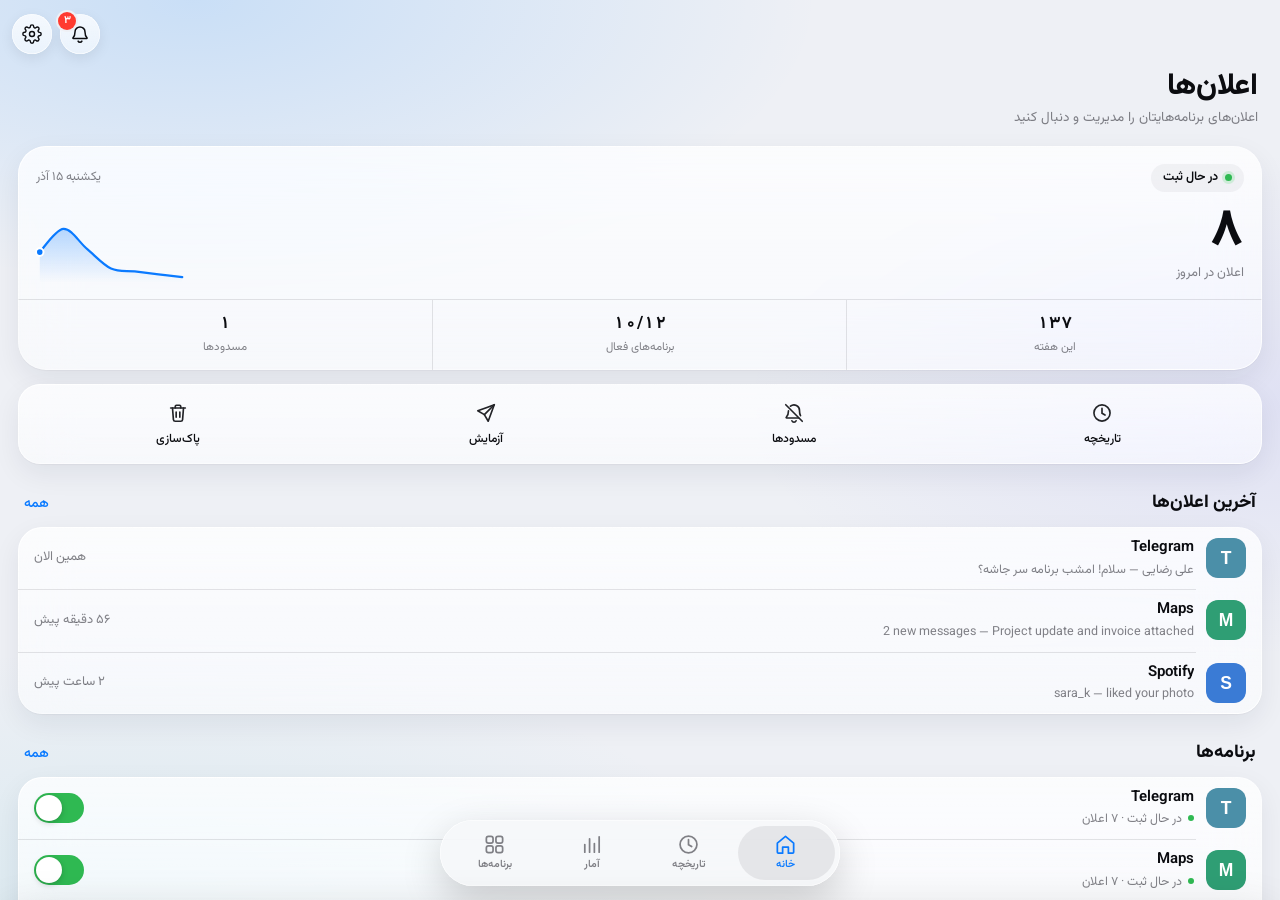
==== commit 68a2f94b: "v1.2.0: refined Liquid Glass redesign with Vazirmatn, fixed signing key Co-Authored-By: Claude Opus " ====
--- a/assets/web/index.html
+++ b/assets/web/index.html
@@ -29,26 +29,30 @@
 
       <div id="accessBanner"></div>
 
-      <div class="widgets">
-        <button class="widget glass" data-go="apps">
-          <div class="w-head"><span class="w-ic blue"><i data-ic="apps"></i></span><span data-t="home.wApps"></span></div>
-          <div class="ring-row">
-            <svg class="ring" viewBox="0 0 64 64"><circle class="ring-bg" cx="32" cy="32" r="27"/><circle class="ring-fg" id="ringFg" cx="32" cy="32" r="27"/></svg>
-            <div><strong id="pct" class="w-big">0</strong><small id="pctSub" class="w-sub"></small></div>
+      <div class="hero glass">
+        <div class="hero-top">
+          <span class="status" id="statusPill"></span>
+          <span class="hero-date" id="heroDate"></span>
+        </div>
+        <div class="hero-main">
+          <div>
+            <strong class="hero-num" id="todayNum">0</strong>
+            <span class="hero-label" data-t="home.todayLabel"></span>
           </div>
-        </button>
-        <button class="widget glass" data-go="stats">
-          <div class="w-head"><span class="w-ic purple"><i data-ic="chart"></i></span><span data-t="home.wToday"></span></div>
-          <div class="today-row"><strong id="todayNum" class="w-big">0</strong><div class="spark" id="spark"></div></div>
-          <small class="w-sub" id="todaySub"></small>
-        </button>
+          <svg class="spark" id="spark" viewBox="0 0 160 60" preserveAspectRatio="none"></svg>
+        </div>
+        <div class="hero-stats">
+          <button data-go="stats"><b id="hsWeek">0</b><span data-t="home.week"></span></button>
+          <button data-go="apps"><b id="hsApps">0</b><span data-t="home.wApps"></span></button>
+          <button data-push="blocked"><b id="hsBlocked">0</b><span data-t="q.blocked"></span></button>
+        </div>
       </div>
 
-      <div class="quick">
-        <button data-go="history"><span class="q-ic glass blue"><i data-ic="clock"></i></span><span data-t="q.history"></span></button>
-        <button data-push="blocked"><span class="q-ic glass red"><i data-ic="bellSlash"></i></span><span data-t="q.blocked"></span></button>
-        <button data-action="test"><span class="q-ic glass purple"><i data-ic="send"></i></span><span data-t="q.test"></span></button>
-        <button data-action="clear"><span class="q-ic glass orange"><i data-ic="trash"></i></span><span data-t="q.clear"></span></button>
+      <div class="actions glass">
+        <button data-go="history"><i data-ic="clock"></i><span data-t="q.history"></span></button>
+        <button data-push="blocked"><i data-ic="bellSlash"></i><span data-t="q.blocked"></span></button>
+        <button data-action="test"><i data-ic="send"></i><span data-t="q.test"></span></button>
+        <button data-action="clear"><i data-ic="trash"></i><span data-t="q.clear"></span></button>
       </div>
 
       <div class="sec-head"><span data-t="home.recent"></span><button class="link" data-go="history" data-t="common.seeAll"></button></div>
--- a/assets/web/style.css
+++ b/assets/web/style.css
@@ -1,70 +1,73 @@
 /* =====================================================================
-   Notification Manager — iOS-style glass theme (light / dark, RTL + LTR)
+   Notification Manager — "Liquid Glass" theme
+   Minimal, monochrome glass with a single accent colour. fa (RTL) + en.
+   Font: Vazirmatn (SIL OFL 1.1) — assets/web/fonts
    Developer: PROTHOTECH
    ===================================================================== */
+@font-face {
+  font-family: "Vazirmatn";
+  src: url("fonts/Vazirmatn.woff2") format("woff2-variations"), url("fonts/Vazirmatn.woff2") format("woff2");
+  font-weight: 100 900;
+  font-style: normal;
+  font-display: swap;
+}
+
 :root {
-  --bg: #f2f2f7;
-  --glass: rgba(255, 255, 255, 0.62);
-  --glass-strong: rgba(250, 250, 252, 0.80);
-  --glass-soft: rgba(118, 118, 128, 0.12);
-  --glass-border: rgba(255, 255, 255, 0.75);
-  --glass-shadow: 0 8px 30px rgba(15, 20, 40, 0.08), 0 1px 2px rgba(15, 20, 40, 0.05);
-  --hi: inset 0 1px 0 rgba(255, 255, 255, 0.85);
-  --sep: rgba(60, 60, 67, 0.16);
-  --label: #000;
-  --label-2: rgba(60, 60, 67, 0.62);
-  --label-3: rgba(60, 60, 67, 0.32);
-  --fill: rgba(120, 120, 128, 0.16);
-  --fill-2: rgba(120, 120, 128, 0.10);
-  --blue: #007aff;
-  --green: #34c759;
+  --font: "Vazirmatn", system-ui, -apple-system, Roboto, "Noto Sans Arabic", Tahoma, sans-serif;
+
+  /* light */
+  --bg: #eef0f5;
+  --wall-1: rgba(10, 132, 255, .16);
+  --wall-2: rgba(94, 92, 230, .10);
+  --wall-3: rgba(48, 176, 199, .10);
+  --glass-top: rgba(255, 255, 255, .78);
+  --glass-bot: rgba(255, 255, 255, .56);
+  --glass-solid: #ffffff;
+  --edge-top: rgba(255, 255, 255, .95);
+  --edge-bot: rgba(255, 255, 255, .35);
+  --shadow: 0 1px 1px rgba(20, 30, 60, .04), 0 10px 28px rgba(20, 30, 60, .07);
+  --sheet: rgba(246, 247, 250, .86);
+  --sep: rgba(60, 60, 67, .13);
+  --label: #0b0c10;
+  --label-2: rgba(60, 60, 67, .64);
+  --label-3: rgba(60, 60, 67, .34);
+  --fill: rgba(120, 120, 128, .14);
+  --fill-2: rgba(120, 120, 128, .08);
+  --accent: #0a7aff;
+  --accent-soft: rgba(10, 122, 255, .12);
+  --green: #2fb952;
   --red: #ff3b30;
-  --orange: #ff9500;
-  --purple: #af52de;
-  --indigo: #5856d6;
-  --teal: #30b0c7;
-  --pink: #ff2d55;
-  --switch-off: rgba(120, 120, 128, 0.20);
-  --blob-1: #8ec5ff;
-  --blob-2: #f7b2d9;
-  --blob-3: #a6f0d8;
-  --blob-op: .55;
+  --switch-off: rgba(120, 120, 128, .2);
   --nav-h: 52px;
-  --tab-h: 64px;
+  --tab-h: 66px;
   --safe-t: env(safe-area-inset-top, 0px);
   --safe-b: env(safe-area-inset-bottom, 0px);
-  --r-lg: 22px;
-  --r-md: 16px;
-  --font: -apple-system, "SF Pro Text", system-ui, Roboto, "Segoe UI", "Noto Sans Arabic", "Noto Naskh Arabic", Tahoma, sans-serif;
+  --r: 24px;
   color-scheme: light;
 }
 html.dark {
-  --bg: #000;
-  --glass: rgba(36, 36, 40, 0.55);
-  --glass-strong: rgba(30, 30, 34, 0.82);
-  --glass-soft: rgba(118, 118, 128, 0.24);
-  --glass-border: rgba(255, 255, 255, 0.10);
-  --glass-shadow: 0 8px 30px rgba(0, 0, 0, 0.45);
-  --hi: inset 0 1px 0 rgba(255, 255, 255, 0.08);
-  --sep: rgba(84, 84, 88, 0.55);
-  --label: #fff;
-  --label-2: rgba(235, 235, 245, 0.62);
-  --label-3: rgba(235, 235, 245, 0.30);
-  --fill: rgba(118, 118, 128, 0.32);
-  --fill-2: rgba(118, 118, 128, 0.20);
-  --blue: #0a84ff;
-  --green: #30d158;
-  --red: #ff453a;
-  --orange: #ff9f0a;
-  --purple: #bf5af2;
-  --indigo: #5e5ce6;
-  --teal: #40c8e0;
-  --pink: #ff375f;
-  --switch-off: rgba(120, 120, 128, 0.36);
-  --blob-1: #1c3d8f;
-  --blob-2: #5b1d6e;
-  --blob-3: #0d5a52;
-  --blob-op: .55;
+  --bg: #06070a;
+  --wall-1: rgba(64, 80, 255, .26);
+  --wall-2: rgba(140, 60, 220, .14);
+  --wall-3: rgba(20, 150, 170, .12);
+  --glass-top: rgba(255, 255, 255, .085);
+  --glass-bot: rgba(255, 255, 255, .035);
+  --glass-solid: #16171b;
+  --edge-top: rgba(255, 255, 255, .20);
+  --edge-bot: rgba(255, 255, 255, .03);
+  --shadow: 0 12px 34px rgba(0, 0, 0, .38);
+  --sheet: rgba(22, 23, 27, .86);
+  --sep: rgba(255, 255, 255, .08);
+  --label: #f5f5f7;
+  --label-2: rgba(235, 235, 245, .58);
+  --label-3: rgba(235, 235, 245, .28);
+  --fill: rgba(255, 255, 255, .10);
+  --fill-2: rgba(255, 255, 255, .06);
+  --accent: #3d95ff;
+  --accent-soft: rgba(61, 149, 255, .16);
+  --green: #32d15a;
+  --red: #ff5146;
+  --switch-off: rgba(255, 255, 255, .16);
   color-scheme: dark;
 }
 
@@ -72,12 +75,10 @@
 html, body {
   margin: 0; height: 100%; overflow: hidden;
   background: var(--bg); color: var(--label);
-  font-family: var(--font); font-size: 16px;
-  -webkit-font-smoothing: antialiased;
+  font-family: var(--font); font-size: 15px; line-height: 1.5;
+  -webkit-font-smoothing: antialiased; text-rendering: optimizeLegibility;
   overscroll-behavior: none;
-  transition: background-color .3s;
-}
-html[lang=fa] body { font-size: 15.5px; }
+}
 button { font: inherit; color: inherit; background: none; border: 0; padding: 0; cursor: pointer; -webkit-user-select: none; user-select: none; }
 input, select { font: inherit; color: inherit; }
 i[data-ic] { display: inline-flex; width: 22px; height: 22px; flex: 0 0 auto; }
@@ -85,387 +86,321 @@
 [dir=rtl] .flip { transform: scaleX(-1); }
 .hidden { display: none !important; }
 
-/* ---------------------------------------------------------------- glass primitives */
+/* ---------------------------------------------------------------- wallpaper */
+.backdrop { position: fixed; inset: 0; z-index: 0; pointer-events: none; overflow: hidden;
+  background:
+    radial-gradient(70% 45% at 15% 0%, var(--wall-1), transparent 70%),
+    radial-gradient(60% 40% at 100% 45%, var(--wall-2), transparent 70%),
+    radial-gradient(70% 40% at 10% 100%, var(--wall-3), transparent 70%),
+    var(--bg);
+}
+.blob { display: none; }
+
+/* ---------------------------------------------------------------- glass */
 .glass {
-  background: var(--glass);
-  -webkit-backdrop-filter: blur(24px) saturate(180%);
-  backdrop-filter: blur(24px) saturate(180%);
-  border: 0.5px solid var(--glass-border);
-  box-shadow: var(--glass-shadow), var(--hi);
+  position: relative;
+  background: linear-gradient(180deg, var(--glass-top), var(--glass-bot));
+  -webkit-backdrop-filter: blur(28px) saturate(170%);
+  backdrop-filter: blur(28px) saturate(170%);
+  box-shadow: var(--shadow);
+}
+.glass::before {
+  content: ""; position: absolute; inset: 0; border-radius: inherit; padding: 1px; pointer-events: none; z-index: 3;
+  background: linear-gradient(170deg, var(--edge-top), var(--edge-bot) 45%, var(--edge-bot) 70%, var(--edge-top));
+  -webkit-mask: linear-gradient(#000 0 0) content-box, linear-gradient(#000 0 0);
+  -webkit-mask-composite: xor; mask-composite: exclude;
 }
 .glass-strong {
-  background: var(--glass-strong);
-  -webkit-backdrop-filter: blur(30px) saturate(190%);
-  backdrop-filter: blur(30px) saturate(190%);
-  border: 0.5px solid var(--glass-border);
-  box-shadow: 0 10px 40px rgba(0, 0, 0, .14), var(--hi);
-}
-.glass-soft { background: var(--glass-soft); }
-
-/* ---------------------------------------------------------------- background */
-.backdrop { position: fixed; inset: 0; overflow: hidden; z-index: 0; pointer-events: none; }
-.blob { position: absolute; border-radius: 50%; filter: blur(60px); opacity: var(--blob-op); transition: background .4s; }
-.b1 { width: 70vw; height: 70vw; top: -18vw; inset-inline-start: -20vw; background: var(--blob-1); }
-.b2 { width: 65vw; height: 65vw; top: 30vh; inset-inline-end: -25vw; background: var(--blob-2); }
-.b3 { width: 70vw; height: 70vw; bottom: -20vw; inset-inline-start: -10vw; background: var(--blob-3); }
+  background: var(--sheet);
+  -webkit-backdrop-filter: blur(34px) saturate(180%);
+  backdrop-filter: blur(34px) saturate(180%);
+  box-shadow: 0 0 0 .5px var(--sep), 0 18px 50px rgba(0, 0, 0, .22);
+}
+.glass-soft { background: var(--fill-2); }
 
 /* ---------------------------------------------------------------- views */
 #views { position: fixed; inset: 0; z-index: 1; }
 .view {
-  position: absolute; inset: 0;
-  overflow-y: auto; overflow-x: hidden;
-  -webkit-overflow-scrolling: touch;
-  scrollbar-width: none;
+  position: absolute; inset: 0; overflow-y: auto; overflow-x: hidden;
+  -webkit-overflow-scrolling: touch; scrollbar-width: none;
   visibility: hidden; opacity: 0;
-  transition: opacity .25s ease, transform .35s cubic-bezier(.2, .9, .25, 1), visibility 0s linear .35s;
+  transition: opacity .22s ease, transform .38s cubic-bezier(.2, .9, .25, 1), visibility 0s linear .38s;
 }
 .view::-webkit-scrollbar { display: none; }
-.view.active { visibility: visible; opacity: 1; transform: none; transition: opacity .25s ease, transform .35s cubic-bezier(.2, .9, .25, 1); }
-.view.tab { transform: scale(.985); }
-.view.page { transform: translateX(40%); }
-[dir=rtl] .view.page { transform: translateX(-40%); }
+.view.active { visibility: visible; opacity: 1; transform: none; transition: opacity .22s ease, transform .38s cubic-bezier(.2, .9, .25, 1); }
+.view.tab { transform: translateY(8px); }
+.view.page { transform: translateX(30%); }
+[dir=rtl] .view.page { transform: translateX(-30%); }
 .view.page.active { transform: none; }
-.content { padding: calc(var(--nav-h) + var(--safe-t)) 16px calc(var(--tab-h) + 40px + var(--safe-b)); }
+.content { padding: calc(var(--nav-h) + var(--safe-t)) 18px calc(var(--tab-h) + 44px + var(--safe-b)); }
 
 /* ---------------------------------------------------------------- nav bar */
 .navbar {
   position: sticky; top: 0; z-index: 10;
-  height: calc(var(--nav-h) + var(--safe-t));
-  padding: var(--safe-t) 10px 0;
+  height: calc(var(--nav-h) + var(--safe-t)); padding: var(--safe-t) 12px 0;
   margin-bottom: calc(-1 * (var(--nav-h) + var(--safe-t)));
   display: grid; grid-template-columns: 1fr auto 1fr; align-items: center;
-  transition: background .2s, box-shadow .2s;
+  transition: background .25s, box-shadow .25s;
 }
 .view.scrolled .navbar {
-  background: var(--glass-strong);
-  -webkit-backdrop-filter: blur(30px) saturate(190%);
-  backdrop-filter: blur(30px) saturate(190%);
-  box-shadow: 0 0.5px 0 var(--sep);
-}
-.nav-title { font-size: 17px; font-weight: 600; opacity: 0; transform: translateY(6px); transition: opacity .2s, transform .2s; white-space: nowrap; overflow: hidden; text-overflow: ellipsis; max-width: 56vw; }
+  background: var(--sheet);
+  -webkit-backdrop-filter: blur(30px) saturate(180%); backdrop-filter: blur(30px) saturate(180%);
+  box-shadow: 0 .5px 0 var(--sep);
+}
+.nav-title { font-size: 16px; font-weight: 700; opacity: 0; transform: translateY(5px); transition: opacity .2s, transform .2s; white-space: nowrap; overflow: hidden; text-overflow: ellipsis; max-width: 56vw; }
 .view.scrolled .nav-title { opacity: 1; transform: none; }
 .nav-side { display: flex; align-items: center; gap: 8px; min-width: 0; }
 .nav-side.end { justify-content: flex-end; }
 .nav-btn {
-  position: relative; width: 38px; height: 38px; border-radius: 50%;
-  display: grid; place-items: center; color: var(--blue);
-  background: var(--glass); border: 0.5px solid var(--glass-border);
-  -webkit-backdrop-filter: blur(20px) saturate(180%); backdrop-filter: blur(20px) saturate(180%);
-  box-shadow: 0 2px 10px rgba(0, 0, 0, .06), var(--hi);
+  position: relative; width: 40px; height: 40px; border-radius: 50%;
+  display: grid; place-items: center; color: var(--label);
+  background: linear-gradient(180deg, var(--glass-top), var(--glass-bot));
+  -webkit-backdrop-filter: blur(24px) saturate(170%); backdrop-filter: blur(24px) saturate(170%);
+  box-shadow: inset 0 0 0 .5px var(--edge-top), 0 4px 14px rgba(0, 0, 0, .08);
   transition: transform .15s;
 }
+.nav-btn i { width: 20px; height: 20px; }
 .nav-btn:active, .back:active, .nav-text:active { transform: scale(.92); opacity: .7; }
-.nav-btn i { width: 21px; height: 21px; }
-.nav-text { color: var(--blue); font-size: 17px; padding: 6px 8px; }
-.back { display: inline-flex; align-items: center; gap: 2px; color: var(--blue); font-size: 17px; padding: 6px 2px; }
-.back i { width: 24px; height: 24px; }
+.nav-text { color: var(--accent); font-size: 16px; font-weight: 500; padding: 6px 8px; }
+.back { display: inline-flex; align-items: center; gap: 2px; color: var(--accent); font-size: 16px; font-weight: 500; padding: 6px 2px; }
+.back i { width: 22px; height: 22px; }
 .badge {
-  position: absolute; top: -3px; inset-inline-end: -3px;
-  min-width: 19px; height: 19px; padding: 0 5px; border-radius: 10px;
-  background: var(--red); color: #fff; font-size: 11px; font-weight: 700; line-height: 19px; text-align: center;
+  position: absolute; top: -2px; inset-inline-end: -2px;
+  min-width: 18px; height: 18px; padding: 0 5px; border-radius: 9px;
+  background: var(--red); color: #fff; font-size: 10.5px; font-weight: 700; line-height: 18px; text-align: center;
   box-shadow: 0 0 0 2px var(--bg);
 }
 
-.large-title { margin: 6px 4px 0; font-size: 34px; font-weight: 800; letter-spacing: -.5px; line-height: 1.15; }
-html[lang=fa] .large-title { letter-spacing: 0; font-size: 31px; }
-.large-sub { margin: 4px 4px 16px; color: var(--label-2); font-size: 14.5px; }
+.large-title { margin: 8px 4px 0; font-size: 30px; font-weight: 800; line-height: 1.25; letter-spacing: -.2px; }
+.large-sub { margin: 2px 4px 18px; color: var(--label-2); font-size: 13.5px; }
 
 /* ---------------------------------------------------------------- banner */
-.banner {
-  display: flex; align-items: center; gap: 12px;
-  padding: 14px; margin-bottom: 16px; border-radius: var(--r-lg);
-}
-.banner .b-ic { width: 40px; height: 40px; border-radius: 12px; display: grid; place-items: center; background: var(--orange); color: #fff; flex: 0 0 auto; }
-.banner .b-ic i { width: 22px; height: 22px; }
-.banner .b-body { flex: 1; min-width: 0; }
-.banner b { display: block; font-size: 15.5px; font-weight: 600; }
-.banner small { display: block; margin-top: 2px; font-size: 13px; color: var(--label-2); line-height: 1.4; }
+.banner { display: flex; align-items: center; gap: 12px; padding: 14px 16px; margin-bottom: 14px; border-radius: var(--r); }
+.banner .b-ic { width: 38px; height: 38px; border-radius: 12px; display: grid; place-items: center; background: rgba(255, 59, 48, .12); color: var(--red); flex: 0 0 auto; }
+.banner .b-ic i { width: 20px; height: 20px; }
+.banner .b-body { flex: 1; min-width: 0; position: relative; z-index: 4; }
+.banner b { display: block; font-size: 14.5px; font-weight: 700; }
+.banner small { display: block; margin-top: 1px; font-size: 12.5px; color: var(--label-2); line-height: 1.5; }
 .pill-btn {
-  height: 34px; padding: 0 16px; border-radius: 17px; font-size: 14.5px; font-weight: 600;
-  background: var(--blue); color: #fff; flex: 0 0 auto;
+  position: relative; z-index: 4;
+  height: 34px; padding: 0 16px; border-radius: 17px; font-size: 13.5px; font-weight: 700;
+  background: var(--accent); color: #fff; flex: 0 0 auto;
+  box-shadow: 0 6px 16px rgba(10, 122, 255, .28);
   transition: transform .15s, opacity .15s;
 }
-.pill-btn:active { transform: scale(.95); opacity: .8; }
-.pill-btn.tinted { background: color-mix(in srgb, var(--blue) 16%, transparent); background: rgba(0, 122, 255, .14); color: var(--blue); }
-
-/* ---------------------------------------------------------------- widgets */
-.widgets { display: grid; grid-template-columns: 1fr 1fr; gap: 12px; margin-bottom: 18px; }
-.widget {
-  border-radius: var(--r-lg); padding: 14px; min-height: 142px;
-  display: flex; flex-direction: column; justify-content: space-between; text-align: start;
-  transition: transform .2s;
-}
-.widget:active { transform: scale(.97); }
-.w-head { display: flex; align-items: center; gap: 8px; font-size: 13.5px; font-weight: 600; color: var(--label-2); }
-.w-ic { width: 26px; height: 26px; border-radius: 8px; display: grid; place-items: center; color: #fff; }
-.w-ic i { width: 16px; height: 16px; }
-.blue { --c: var(--blue); } .red { --c: var(--red); } .purple { --c: var(--purple); } .orange { --c: var(--orange); } .green { --c: var(--green); } .teal { --c: var(--teal); } .indigo { --c: var(--indigo); } .pink { --c: var(--pink); }
-.w-ic { background: var(--c); }
-.w-big { display: block; font-size: 30px; font-weight: 700; line-height: 1.1; font-variant-numeric: tabular-nums; }
-.w-sub { display: block; font-size: 12.5px; color: var(--label-2); margin-top: 2px; }
-.ring-row { display: flex; align-items: center; gap: 12px; margin-top: 10px; }
-.ring { width: 62px; height: 62px; transform: rotate(-90deg); flex: 0 0 auto; }
-.ring-bg { fill: none; stroke: var(--fill); stroke-width: 7; }
-.ring-fg { fill: none; stroke: var(--green); stroke-width: 7; stroke-linecap: round; stroke-dasharray: 169.65; stroke-dashoffset: 169.65; transition: stroke-dashoffset 1s cubic-bezier(.2, .8, .2, 1); }
-.today-row { display: flex; align-items: flex-end; justify-content: space-between; gap: 8px; margin-top: 10px; }
-.spark { display: flex; align-items: flex-end; gap: 4px; height: 40px; flex: 1; max-width: 86px; }
-.spark span { flex: 1; border-radius: 3px; background: var(--purple); opacity: .35; min-height: 4px; transition: height .6s; }
-.spark span:last-child { opacity: 1; }
-
-/* ---------------------------------------------------------------- quick actions */
-.quick { display: grid; grid-template-columns: repeat(4, 1fr); gap: 8px; margin-bottom: 22px; }
-.quick button { display: flex; flex-direction: column; align-items: center; gap: 7px; font-size: 12.5px; color: var(--label); text-align: center; line-height: 1.25; }
-.q-ic { width: 58px; height: 58px; border-radius: 50%; display: grid; place-items: center; color: var(--c); transition: transform .15s; }
-.q-ic i { width: 25px; height: 25px; }
-.quick button:active .q-ic { transform: scale(.9); }
-
-/* ---------------------------------------------------------------- sections & groups */
-.sec-head { display: flex; align-items: baseline; justify-content: space-between; margin: 6px 6px 8px; font-size: 20px; font-weight: 700; }
-.sec-head .link { font-size: 15px; font-weight: 400; color: var(--blue); }
-.sec-foot { margin: 8px 16px 22px; font-size: 12.5px; color: var(--label-2); line-height: 1.45; }
-.group { border-radius: var(--r-lg); overflow: hidden; margin-bottom: 22px; }
-.card { border-radius: var(--r-lg); padding: 16px; margin-bottom: 22px; }
-.card.info { font-size: 14px; line-height: 1.55; color: var(--label-2); }
-.card.info b { color: var(--label); }
-
-.row {
-  position: relative;
-  display: flex; align-items: center; gap: 12px;
-  min-height: 56px; padding: 9px 14px;
-  width: 100%; text-align: start;
-}
-.row + .row::before, .row-wrap + .row-wrap::before {
-  content: ""; position: absolute; top: 0; inset-inline-end: 0; inset-inline-start: 62px;
-  height: 0.5px; background: var(--sep);
-}
-.row.plain + .row.plain::before { inset-inline-start: 16px; }
-.row-wrap { position: relative; }
+.pill-btn:active { transform: scale(.95); opacity: .85; }
+
+/* ---------------------------------------------------------------- hero */
+.hero { border-radius: 28px; padding: 18px 18px 0; margin-bottom: 14px; overflow: hidden; }
+.hero-top { display: flex; align-items: center; justify-content: space-between; gap: 8px; }
+.status { display: inline-flex; align-items: center; gap: 7px; height: 28px; padding: 0 12px; border-radius: 14px; background: var(--fill-2); font-size: 12.5px; font-weight: 600; }
+.status::before { content: ""; width: 7px; height: 7px; border-radius: 50%; background: var(--green); box-shadow: 0 0 0 3px rgba(50, 209, 90, .18); }
+.status.off::before { background: var(--red); box-shadow: 0 0 0 3px rgba(255, 59, 48, .18); }
+.status.off { cursor: pointer; }
+.hero-date { font-size: 12.5px; color: var(--label-2); }
+.hero-main { display: flex; align-items: flex-end; justify-content: space-between; gap: 14px; margin: 14px 0 16px; }
+.hero-num { display: block; font-size: 52px; font-weight: 800; line-height: 1; letter-spacing: -1px; font-variant-numeric: tabular-nums; }
+.hero-label { display: block; margin-top: 6px; font-size: 13px; color: var(--label-2); }
+.spark { width: 150px; height: 58px; flex: 0 1 auto; overflow: visible; }
+[dir=rtl] .spark { transform: scaleX(-1); }
+.spark .area { fill: url(#sparkGrad); }
+.spark .line { fill: none; stroke: var(--accent); stroke-width: 2.2; stroke-linecap: round; stroke-linejoin: round; vector-effect: non-scaling-stroke; }
+.spark .dot { fill: var(--accent); stroke: var(--glass-solid); stroke-width: 2; vector-effect: non-scaling-stroke; }
+.hero-stats { display: grid; grid-template-columns: repeat(3, 1fr); margin: 0 -18px; border-top: .5px solid var(--sep); }
+.hero-stats button { padding: 12px 6px 14px; text-align: center; position: relative; z-index: 4; }
+.hero-stats button + button { border-inline-start: .5px solid var(--sep); }
+.hero-stats b { display: block; font-size: 17px; font-weight: 700; font-variant-numeric: tabular-nums; }
+.hero-stats span { display: block; font-size: 11.5px; color: var(--label-2); margin-top: 1px; }
+.hero-stats button:active { background: var(--fill-2); }
+
+/* ---------------------------------------------------------------- actions */
+.actions { display: grid; grid-template-columns: repeat(4, 1fr); border-radius: 22px; padding: 6px; margin-bottom: 26px; }
+.actions button { position: relative; z-index: 4; display: flex; flex-direction: column; align-items: center; gap: 6px; padding: 12px 4px 10px; border-radius: 17px; font-size: 12px; font-weight: 500; color: var(--label); }
+.actions button i { width: 22px; height: 22px; color: var(--label); opacity: .9; }
+.actions button:active { background: var(--fill); }
+
+/* ---------------------------------------------------------------- sections, groups, rows */
+.sec-head { display: flex; align-items: baseline; justify-content: space-between; margin: 0 6px 10px; font-size: 18px; font-weight: 800; }
+.sec-head .link { font-size: 14px; font-weight: 500; color: var(--accent); }
+.sec-foot { margin: -14px 14px 26px; font-size: 12px; color: var(--label-2); line-height: 1.6; }
+.group { border-radius: var(--r); overflow: hidden; margin-bottom: 26px; }
+.card { border-radius: var(--r); padding: 18px; margin-bottom: 26px; }
+.card.info { font-size: 13.5px; line-height: 1.8; color: var(--label-2); }
+
+.row { position: relative; z-index: 4; display: flex; align-items: center; gap: 12px; min-height: 60px; padding: 10px 16px; width: 100%; text-align: start; }
+.row + .row::after { content: ""; position: absolute; top: 0; inset-inline-end: 0; inset-inline-start: 66px; height: .5px; background: var(--sep); }
 .row.tap:active, button.row:active { background: var(--fill-2); }
 .r-body { flex: 1; min-width: 0; }
-.r-title { display: block; font-size: 16px; white-space: nowrap; overflow: hidden; text-overflow: ellipsis; }
-.r-sub { display: block; margin-top: 2px; font-size: 13px; color: var(--label-2); white-space: nowrap; overflow: hidden; text-overflow: ellipsis; }
-.r-sub.on { color: var(--green); }
+.r-title { display: block; font-size: 15px; font-weight: 600; white-space: nowrap; overflow: hidden; text-overflow: ellipsis; }
+.r-sub { display: block; margin-top: 1px; font-size: 12.5px; color: var(--label-2); white-space: nowrap; overflow: hidden; text-overflow: ellipsis; }
+.r-sub.on::before { content: ""; display: inline-block; width: 6px; height: 6px; border-radius: 50%; background: var(--green); margin-inline-end: 6px; vertical-align: 1px; }
 .r-sub.blocked { color: var(--red); }
-.r-val { color: var(--label-2); font-size: 15px; white-space: nowrap; }
-.r-chev { color: var(--label-3); width: 18px; height: 18px; }
-.r-ic { width: 32px; height: 32px; border-radius: 9px; display: grid; place-items: center; background: var(--c); color: #fff; flex: 0 0 auto; }
-.r-ic i { width: 19px; height: 19px; }
+.r-val { color: var(--label-2); font-size: 13.5px; white-space: nowrap; }
+.r-chev { color: var(--label-3); width: 16px; height: 16px; }
+.r-ic { width: 34px; height: 34px; border-radius: 11px; display: grid; place-items: center; background: var(--fill); color: var(--label); flex: 0 0 auto; }
+.r-ic i { width: 18px; height: 18px; }
 .row.danger .r-title { color: var(--red); }
-.app-ic { width: 38px; height: 38px; border-radius: 10px; object-fit: cover; flex: 0 0 auto; background: var(--fill-2); }
-.empty { text-align: center; padding: 30px 20px; color: var(--label-2); font-size: 14px; line-height: 1.5; }
-.empty i { width: 46px; height: 46px; color: var(--label-3); margin-bottom: 8px; }
-.empty b { display: block; color: var(--label); font-size: 17px; font-weight: 600; margin-bottom: 4px; }
+.row.danger .r-ic { background: rgba(255, 59, 48, .12); color: var(--red); }
+.app-ic { width: 40px; height: 40px; border-radius: 12px; object-fit: cover; flex: 0 0 auto; background: var(--fill-2); }
+.empty { text-align: center; padding: 30px 22px; color: var(--label-2); font-size: 13.5px; line-height: 1.7; position: relative; z-index: 4; }
+.empty i { width: 40px; height: 40px; color: var(--label-3); margin-bottom: 6px; }
+.empty b { display: block; color: var(--label); font-size: 16px; font-weight: 700; margin-bottom: 2px; }
 .empty .pill-btn { margin-top: 14px; }
-.list-foot { text-align: center; color: var(--label-3); font-size: 13px; padding: 6px 0 14px; }
-
-/* ---------------------------------------------------------------- switch (iOS) */
-.sw { position: relative; display: inline-block; width: 51px; height: 31px; flex: 0 0 auto; }
+.list-foot { text-align: center; color: var(--label-3); font-size: 12.5px; padding: 0 0 14px; }
+
+/* ---------------------------------------------------------------- iOS switch */
+.sw { position: relative; display: inline-block; width: 50px; height: 30px; flex: 0 0 auto; }
 .sw input { position: absolute; inset: 0; opacity: 0; margin: 0; z-index: 2; cursor: pointer; }
-.sw .track { position: absolute; inset: 0; border-radius: 16px; background: var(--switch-off); transition: background .25s; }
+.sw .track { position: absolute; inset: 0; border-radius: 15px; background: var(--switch-off); transition: background .25s; }
 .sw .knob {
-  position: absolute; top: 2px; inset-inline-start: 2px; width: 27px; height: 27px; border-radius: 50%;
-  background: #fff; box-shadow: 0 3px 8px rgba(0, 0, 0, .15), 0 1px 1px rgba(0, 0, 0, .16), 0 3px 1px rgba(0, 0, 0, .06);
-  transition: transform .28s cubic-bezier(.3, 1.3, .5, 1);
+  position: absolute; top: 2px; inset-inline-start: 2px; width: 26px; height: 26px; border-radius: 50%;
+  background: #fff; box-shadow: 0 2px 6px rgba(0, 0, 0, .18), 0 0 0 .5px rgba(0, 0, 0, .04);
+  transition: transform .3s cubic-bezier(.3, 1.3, .5, 1);
 }
 .sw input:checked + .track { background: var(--green); }
 .sw.red input:checked + .track { background: var(--red); }
 .sw input:checked + .track .knob { transform: translateX(20px); }
 [dir=rtl] .sw input:checked + .track .knob { transform: translateX(-20px); }
-.sw input:active + .track .knob { width: 32px; }
-
-/* ---------------------------------------------------------------- search / chips / segmented */
-.search {
-  display: flex; align-items: center; gap: 8px;
-  height: 40px; padding: 0 12px; border-radius: 12px;
-  margin-bottom: 12px; color: var(--label-2);
-}
-.search i { width: 18px; height: 18px; }
-.search input { flex: 1; min-width: 0; border: 0; outline: 0; background: none; font-size: 16px; color: var(--label); }
+
+/* ---------------------------------------------------------------- search, chips, segmented */
+.search { display: flex; align-items: center; gap: 8px; height: 42px; padding: 0 14px; border-radius: 14px; margin-bottom: 12px; color: var(--label-2); }
+.search i { width: 17px; height: 17px; }
+.search input { flex: 1; min-width: 0; border: 0; outline: 0; background: none; font-size: 15px; color: var(--label); }
 .search input::placeholder { color: var(--label-2); }
 input[type=search]::-webkit-search-cancel-button { -webkit-appearance: none; }
 
-.chips { display: flex; gap: 8px; overflow-x: auto; padding: 2px 2px 14px; margin: 0 -16px; padding-inline: 16px; scrollbar-width: none; }
+.chips { display: flex; gap: 8px; overflow-x: auto; margin: 0 -18px; padding: 2px 18px 16px; scrollbar-width: none; }
 .chips::-webkit-scrollbar { display: none; }
-.chip {
-  flex: 0 0 auto; display: inline-flex; align-items: center; gap: 6px;
-  height: 34px; padding: 0 12px; border-radius: 17px; font-size: 14px;
-  background: var(--glass); border: 0.5px solid var(--glass-border);
-  -webkit-backdrop-filter: blur(20px); backdrop-filter: blur(20px);
-  box-shadow: var(--hi);
-}
-.chip img { width: 22px; height: 22px; border-radius: 6px; margin-inline-start: -6px; }
-.chip small { color: var(--label-2); font-size: 12px; }
-.chip.on { background: var(--blue); color: #fff; border-color: transparent; }
-.chip.on small { color: rgba(255, 255, 255, .8); }
-
-.segmented {
-  position: relative; display: grid; grid-auto-flow: column; grid-auto-columns: 1fr;
-  padding: 2px; border-radius: 10px; background: var(--fill-2); margin-bottom: 14px;
-}
-.segmented button { position: relative; z-index: 1; height: 32px; border-radius: 8px; font-size: 13.5px; font-weight: 500; transition: background .2s, box-shadow .2s; }
-.segmented button.on { background: var(--glass-strong); box-shadow: 0 3px 8px rgba(0, 0, 0, .12), 0 0 0 .5px rgba(0, 0, 0, .04); font-weight: 600; }
-html.dark .segmented button.on { background: #636366; }
-.row .segmented { margin: 0; min-width: 168px; }
+.chip { flex: 0 0 auto; display: inline-flex; align-items: center; gap: 7px; height: 34px; padding: 0 13px; border-radius: 17px; font-size: 13px; font-weight: 500; background: var(--fill-2); box-shadow: inset 0 0 0 .5px var(--sep); }
+.chip img { width: 20px; height: 20px; border-radius: 6px; margin-inline-start: -5px; }
+.chip small { color: var(--label-2); font-size: 11.5px; }
+.chip.on { background: var(--label); color: var(--bg); box-shadow: none; }
+.chip.on small { color: inherit; opacity: .7; }
+
+.segmented { display: grid; grid-auto-flow: column; grid-auto-columns: 1fr; padding: 3px; border-radius: 12px; background: var(--fill-2); margin-bottom: 16px; box-shadow: inset 0 0 0 .5px var(--sep); }
+.segmented button { height: 32px; border-radius: 9px; font-size: 13px; font-weight: 500; color: var(--label-2); transition: background .2s, color .2s; }
+.segmented button.on { background: var(--glass-solid); color: var(--label); font-weight: 700; box-shadow: 0 2px 8px rgba(0, 0, 0, .10); }
+html.dark .segmented button.on { background: rgba(255, 255, 255, .16); }
+.row .segmented { margin: 0; min-width: 166px; }
 
 /* ---------------------------------------------------------------- history */
-.day-head { margin: 4px 6px 8px; font-size: 13px; font-weight: 600; color: var(--label-2); }
-.n-wrap { position: relative; overflow: hidden; }
-.n-wrap + .n-wrap::before { content: ""; position: absolute; top: 0; inset-inline-end: 0; inset-inline-start: 64px; height: .5px; background: var(--sep); z-index: 2; }
-.n-del {
-  opacity: 0;
-  position: absolute; top: 0; bottom: 0; inset-inline-end: 0; width: 100%;
-  display: flex; align-items: center; justify-content: flex-end; padding-inline-end: 22px;
-  background: var(--red); color: #fff; font-size: 15px; font-weight: 600; gap: 6px;
-}
-.n-del i { width: 20px; height: 20px; }
-.n-row {
-  position: relative; z-index: 1;
-  display: flex; gap: 12px; align-items: flex-start;
-  padding: 12px 14px; background: transparent;
-  transition: transform .25s cubic-bezier(.2, .9, .25, 1);
-  touch-action: pan-y;
-}
+.day-head { margin: 0 8px 8px; font-size: 13px; font-weight: 700; color: var(--label-2); }
+.day-group { margin-bottom: 20px; }
+.n-wrap { position: relative; z-index: 4; overflow: hidden; }
+.n-wrap + .n-wrap::after { content: ""; position: absolute; top: 0; inset-inline-end: 0; inset-inline-start: 68px; height: .5px; background: var(--sep); z-index: 2; }
+.n-del { opacity: 0; position: absolute; inset: 0; display: flex; align-items: center; justify-content: flex-end; padding-inline-end: 24px; background: var(--red); color: #fff; font-size: 14px; font-weight: 700; gap: 6px; }
+.n-del i { width: 18px; height: 18px; }
 .n-wrap.swiping .n-del { opacity: 1; }
-.n-wrap.swiping .n-row { background: #fff; }
-html.dark .n-wrap.swiping .n-row { background: rgb(28, 28, 30); }
-.n-row .app-ic { width: 38px; height: 38px; margin-top: 2px; }
+.n-row { position: relative; z-index: 1; display: flex; gap: 12px; align-items: flex-start; padding: 13px 16px; transition: transform .28s cubic-bezier(.2, .9, .25, 1); touch-action: pan-y; }
+.n-wrap.swiping .n-row { background: var(--glass-solid); }
+.n-row .app-ic { width: 40px; height: 40px; margin-top: 2px; }
 .n-body { flex: 1; min-width: 0; }
-.n-top { display: flex; align-items: center; gap: 6px; font-size: 13px; color: var(--label-2); }
-.n-top b { font-weight: 600; color: var(--label); white-space: nowrap; overflow: hidden; text-overflow: ellipsis; }
+.n-top { display: flex; align-items: center; gap: 6px; font-size: 12px; color: var(--label-2); }
+.n-top b { font-weight: 600; color: var(--label-2); white-space: nowrap; overflow: hidden; text-overflow: ellipsis; }
 .n-top time { margin-inline-start: auto; flex: 0 0 auto; font-variant-numeric: tabular-nums; }
-.n-title { margin-top: 2px; font-size: 15px; font-weight: 600; word-break: break-word; }
-.n-text { margin-top: 2px; font-size: 14.5px; color: var(--label-2); line-height: 1.45; word-break: break-word; white-space: pre-line; display: -webkit-box; -webkit-line-clamp: 2; -webkit-box-orient: vertical; overflow: hidden; }
-.n-row.open .n-text { display: block; -webkit-line-clamp: unset; }
-.n-row.fresh { animation: fresh 1.6s ease; }
-@keyframes fresh { 0% { background: rgba(0, 122, 255, .18); } 100% { } }
-.tag { font-size: 11px; font-weight: 600; padding: 1px 7px; border-radius: 6px; background: rgba(255, 59, 48, .14); color: var(--red); }
+.n-title { margin-top: 1px; font-size: 14.5px; font-weight: 700; word-break: break-word; }
+.n-text { margin-top: 1px; font-size: 13.5px; color: var(--label-2); line-height: 1.65; word-break: break-word; white-space: pre-line; display: -webkit-box; -webkit-line-clamp: 2; -webkit-box-orient: vertical; overflow: hidden; }
+.n-row.open .n-text { display: block; -webkit-line-clamp: unset; color: var(--label); }
+.n-row.fresh { animation: fresh 1.8s ease; }
+@keyframes fresh { 0% { background: var(--accent-soft); } 100% { background: transparent; } }
+.tag { font-size: 10.5px; font-weight: 700; padding: 0 7px; border-radius: 6px; background: rgba(255, 59, 48, .12); color: var(--red); }
 
 /* ---------------------------------------------------------------- stats */
-.tiles { display: grid; grid-template-columns: 1fr 1fr; gap: 12px; margin-bottom: 22px; }
-.tile { border-radius: var(--r-lg); padding: 14px; }
-.tile .w-head { margin-bottom: 10px; }
-.tile strong { display: block; font-size: 26px; font-weight: 700; font-variant-numeric: tabular-nums; }
-.tile small { display: block; font-size: 12.5px; color: var(--label-2); margin-top: 2px; }
-.week-chart { display: flex; align-items: flex-end; gap: 10px; height: 160px; }
+.tiles { display: grid; grid-template-columns: 1fr 1fr; gap: 12px; margin-bottom: 26px; }
+.tile { border-radius: 22px; padding: 16px; }
+.w-head { position: relative; z-index: 4; display: flex; align-items: center; gap: 8px; font-size: 12.5px; font-weight: 600; color: var(--label-2); }
+.w-ic { width: 26px; height: 26px; border-radius: 9px; display: grid; place-items: center; background: var(--fill); color: var(--label); }
+.w-ic i { width: 15px; height: 15px; }
+.tile strong { position: relative; z-index: 4; display: block; margin-top: 12px; font-size: 26px; font-weight: 800; line-height: 1.1; font-variant-numeric: tabular-nums; }
+.tile small { position: relative; z-index: 4; display: block; font-size: 12px; color: var(--label-2); margin-top: 3px; }
+.week-chart { position: relative; z-index: 4; display: flex; align-items: flex-end; gap: 10px; height: 168px; }
 .wk { flex: 1; height: 100%; display: flex; flex-direction: column; align-items: center; justify-content: flex-end; gap: 6px; }
-.wk .v { font-size: 11.5px; color: var(--label-2); font-variant-numeric: tabular-nums; }
-.wk .b { width: 100%; max-width: 26px; border-radius: 7px; background: var(--fill); min-height: 5px; transition: height .7s cubic-bezier(.2, .8, .2, 1); }
-.wk.today .b { background: var(--blue); }
-.wk .d { font-size: 12px; color: var(--label-2); }
-.wk.today .d { color: var(--blue); font-weight: 600; }
-.hour-chart { display: flex; align-items: flex-end; gap: 3px; height: 90px; direction: ltr; }
-.hour-chart span { flex: 1; border-radius: 3px; background: var(--indigo); min-height: 3px; opacity: .85; }
-.hour-axis { display: flex; justify-content: space-between; margin-top: 8px; font-size: 11px; color: var(--label-2); direction: ltr; }
-.bar-track { margin-top: 6px; height: 6px; border-radius: 3px; background: var(--fill-2); overflow: hidden; }
-.bar-track b { display: block; height: 100%; border-radius: 3px; background: var(--blue); }
+.wk .v { font-size: 11px; color: var(--label-2); font-variant-numeric: tabular-nums; }
+.wk .b { width: 100%; max-width: 24px; border-radius: 8px; background: var(--fill); min-height: 6px; transition: height .7s cubic-bezier(.2, .8, .2, 1); }
+.wk.today .b { background: var(--accent); box-shadow: 0 6px 16px rgba(10, 122, 255, .3); }
+.wk .d { font-size: 11.5px; color: var(--label-2); }
+.wk.today .d { color: var(--label); font-weight: 700; }
+.hour-chart { position: relative; z-index: 4; height: 96px; direction: ltr; }
+.hour-chart svg { width: 100%; height: 100%; overflow: visible; }
+.hour-chart .area { fill: url(#hourGrad); }
+.hour-chart .line { fill: none; stroke: var(--accent); stroke-width: 2; stroke-linejoin: round; vector-effect: non-scaling-stroke; }
+.hour-axis { position: relative; z-index: 4; display: flex; justify-content: space-between; margin-top: 10px; font-size: 11px; color: var(--label-2); direction: ltr; }
+.bar-track { margin-top: 7px; height: 5px; border-radius: 3px; background: var(--fill-2); overflow: hidden; }
+.bar-track b { display: block; height: 100%; border-radius: 3px; background: var(--label); opacity: .8; }
+.row:first-child .bar-track b { background: var(--accent); opacity: 1; }
 
 /* ---------------------------------------------------------------- settings */
-.set-label { margin: 18px 16px 7px; font-size: 13px; color: var(--label-2); text-transform: uppercase; letter-spacing: .3px; }
-html[lang=fa] .set-label { text-transform: none; letter-spacing: 0; }
+.set-label { margin: 6px 18px 8px; font-size: 12.5px; font-weight: 600; color: var(--label-2); }
 .ok { color: var(--green) !important; }
 .bad { color: var(--red) !important; }
-.about { text-align: center; padding: 6px 10px 10px; color: var(--label-2); font-size: 13px; line-height: 1.7; }
-.about .logo { width: 72px; height: 72px; margin: 0 auto 10px; border-radius: 18px; display: grid; place-items: center; color: #fff; background: linear-gradient(145deg, #3a8dff, #6a4cff 60%, #ff4f8b); box-shadow: 0 10px 26px rgba(80, 90, 255, .35); }
-.about .logo i { width: 38px; height: 38px; }
-.about b { display: block; color: var(--label); font-size: 17px; font-weight: 600; }
-.about .dev { color: var(--blue); font-weight: 700; letter-spacing: 1.5px; }
-
-/* ---------------------------------------------------------------- tab bar (floating glass capsule) */
+.about { text-align: center; padding: 4px 10px 10px; color: var(--label-2); font-size: 12.5px; line-height: 1.9; }
+.about .logo { position: relative; width: 70px; height: 70px; margin: 0 auto 12px; border-radius: 20px; display: grid; place-items: center; color: #fff; background: radial-gradient(120% 120% at 30% 15%, #2a2f3d, #07090f 70%); box-shadow: inset 0 0 0 1px rgba(255, 255, 255, .12), 0 12px 28px rgba(0, 0, 0, .25); }
+.about .logo::after { content: ""; position: absolute; inset: 13px; border-radius: 50%; border: 3px solid #19e6ff; border-bottom-color: #ff2d55; }
+.about .logo i { width: 24px; height: 24px; }
+.about b { display: block; color: var(--label); font-size: 16px; font-weight: 800; }
+.about .dev { color: var(--label); font-weight: 800; letter-spacing: 1.5px; }
+
+/* ---------------------------------------------------------------- tab bar */
 .tabbar {
-  position: fixed; z-index: 20;
-  left: 50%; transform: translateX(-50%);
-  bottom: calc(12px + var(--safe-b));
-  width: min(92vw, 420px); height: var(--tab-h);
-  border-radius: 32px; padding: 5px;
-  display: grid; grid-template-columns: repeat(4, 1fr); align-items: stretch;
-}
-.tabbar button { position: relative; z-index: 1; display: flex; flex-direction: column; align-items: center; justify-content: center; gap: 2px; font-size: 10.5px; font-weight: 500; color: var(--label); border-radius: 27px; transition: color .25s; }
-html[lang=fa] .tabbar button { font-size: 11px; }
-.tabbar button i { width: 25px; height: 25px; }
-.tabbar button.on { color: var(--blue); font-weight: 600; }
-.tab-pill {
-  position: absolute; z-index: 0; top: 5px; bottom: 5px; left: 5px;
-  width: calc((100% - 10px) / 4); border-radius: 27px;
-  background: var(--fill-2);
-  box-shadow: inset 0 0 0 .5px var(--glass-border);
-  transition: transform .4s cubic-bezier(.3, 1.25, .5, 1), opacity .2s;
-}
-.tabbar.no-tab .tab-pill { opacity: 0; }
+  position: fixed; z-index: 20; left: 50%; transform: translateX(-50%); bottom: calc(14px + var(--safe-b));
+  width: min(90vw, 400px); height: var(--tab-h); border-radius: 33px; padding: 6px;
+  display: grid; grid-template-columns: repeat(4, 1fr);
+  background: var(--sheet);
+  -webkit-backdrop-filter: blur(30px) saturate(180%); backdrop-filter: blur(30px) saturate(180%);
+  box-shadow: inset 0 0 0 .5px var(--edge-top), 0 14px 40px rgba(0, 0, 0, .18);
+}
+.tabbar button { position: relative; z-index: 1; display: flex; flex-direction: column; align-items: center; justify-content: center; gap: 1px; font-size: 10.5px; font-weight: 600; color: var(--label-2); border-radius: 27px; transition: color .25s; }
+.tabbar button i { width: 23px; height: 23px; }
+.tabbar button.on { color: var(--accent); }
+.tab-pill { position: absolute; z-index: 0; top: 6px; bottom: 6px; left: 6px; border-radius: 27px; background: var(--fill); transition: transform .45s cubic-bezier(.3, 1.2, .5, 1), width .3s; }
 
 /* ---------------------------------------------------------------- overlays */
-.scrim { position: fixed; inset: 0; z-index: 40; background: rgba(0, 0, 0, .28); opacity: 0; visibility: hidden; transition: opacity .3s, visibility 0s .3s; }
+.scrim { position: fixed; inset: 0; z-index: 40; background: rgba(0, 0, 0, .32); opacity: 0; visibility: hidden; transition: opacity .3s, visibility 0s .3s; }
 .scrim.on { opacity: 1; visibility: visible; transition: opacity .3s; }
-
-.sheet {
-  position: fixed; z-index: 50; left: 0; right: 0; bottom: 0;
-  max-height: 88%; overflow-y: auto;
-  padding: 8px 16px calc(20px + var(--safe-b));
-  border-radius: 28px 28px 0 0;
-  transform: translateY(105%);
-  transition: transform .38s cubic-bezier(.2, .9, .25, 1);
-}
+.sheet { position: fixed; z-index: 50; left: 0; right: 0; bottom: 0; max-height: 90%; overflow-y: auto; padding: 8px 18px calc(22px + var(--safe-b)); border-radius: 30px 30px 0 0; transform: translateY(105%); transition: transform .4s cubic-bezier(.2, .9, .25, 1); }
 .sheet.on { transform: none; }
-.grab { width: 38px; height: 5px; border-radius: 3px; background: var(--label-3); margin: 0 auto 14px; }
-.sh-head { display: flex; align-items: center; gap: 14px; margin: 4px 4px 16px; }
-.sh-head .app-ic { width: 60px; height: 60px; border-radius: 15px; }
-.sh-head b { display: block; font-size: 20px; font-weight: 700; }
-.sh-head small { display: block; margin-top: 2px; font-size: 12.5px; color: var(--label-2); direction: ltr; text-align: start; word-break: break-all; }
-.sh-head .close { margin-inline-start: auto; width: 30px; height: 30px; border-radius: 50%; background: var(--fill-2); color: var(--label-2); display: grid; place-items: center; align-self: flex-start; }
-.sh-head .close i { width: 15px; height: 15px; }
+.grab { width: 36px; height: 5px; border-radius: 3px; background: var(--label-3); margin: 0 auto 16px; }
+.sh-head { display: flex; align-items: center; gap: 14px; margin: 0 2px 18px; }
+.sh-head .app-ic { width: 58px; height: 58px; border-radius: 16px; }
+.sh-head b { display: block; font-size: 19px; font-weight: 800; }
+.sh-head small { display: block; font-size: 12px; color: var(--label-2); direction: ltr; text-align: start; word-break: break-all; }
+.sh-head .close { margin-inline-start: auto; width: 30px; height: 30px; border-radius: 50%; background: var(--fill); color: var(--label-2); display: grid; place-items: center; align-self: flex-start; }
+.sh-head .close i { width: 13px; height: 13px; }
 .sheet .tiles { margin-bottom: 16px; }
-.sheet .tile { background: var(--fill-2); }
-.sheet .group { background: var(--glass); border: .5px solid var(--glass-border); margin-bottom: 16px; }
-
-.actionsheet {
-  position: fixed; z-index: 55; left: 10px; right: 10px; bottom: calc(10px + var(--safe-b));
-  transform: translateY(120%); transition: transform .35s cubic-bezier(.2, .9, .25, 1);
-}
+.sheet .tile, .sheet .group { background: var(--fill-2); box-shadow: inset 0 0 0 .5px var(--sep); }
+.sheet .group { margin-bottom: 16px; }
+
+.actionsheet { position: fixed; z-index: 55; left: 10px; right: 10px; bottom: calc(10px + var(--safe-b)); transform: translateY(120%); transition: transform .36s cubic-bezier(.2, .9, .25, 1); }
 .actionsheet.on { transform: none; }
-.as-group { border-radius: 16px; overflow: hidden; margin-bottom: 8px; background: var(--glass-strong); -webkit-backdrop-filter: blur(30px) saturate(190%); backdrop-filter: blur(30px) saturate(190%); }
-.as-title { padding: 14px 16px; text-align: center; font-size: 13px; color: var(--label-2); line-height: 1.4; }
-.as-btn { display: block; width: 100%; height: 57px; font-size: 19px; color: var(--blue); border-top: .5px solid var(--sep); }
-html[lang=fa] .as-btn { font-size: 17.5px; }
+.as-group { border-radius: 18px; overflow: hidden; margin-bottom: 8px; background: var(--sheet); -webkit-backdrop-filter: blur(34px) saturate(180%); backdrop-filter: blur(34px) saturate(180%); }
+.as-title { padding: 14px 18px; text-align: center; font-size: 12.5px; color: var(--label-2); line-height: 1.6; }
+.as-btn { display: block; width: 100%; height: 56px; font-size: 16.5px; font-weight: 500; color: var(--accent); border-top: .5px solid var(--sep); }
 .as-group .as-btn:first-child { border-top: 0; }
 .as-btn.destructive { color: var(--red); }
+.as-btn.on { font-weight: 800; }
 .as-btn.on::after { content: "  ✓"; }
-.as-btn.cancel { font-weight: 600; }
+.as-btn.cancel { font-weight: 700; }
 .as-btn:active { background: var(--fill-2); }
 
-.alert {
-  position: fixed; z-index: 60; left: 50%; top: 50%;
-  width: min(290px, 80vw); border-radius: 16px; overflow: hidden; text-align: center;
-  transform: translate(-50%, -50%) scale(1.1); opacity: 0; visibility: hidden;
-  transition: transform .25s, opacity .2s, visibility 0s .25s;
-}
+.alert { position: fixed; z-index: 60; left: 50%; top: 50%; width: min(300px, 82vw); border-radius: 20px; overflow: hidden; text-align: center; transform: translate(-50%, -50%) scale(1.08); opacity: 0; visibility: hidden; transition: transform .25s, opacity .2s, visibility 0s .25s; }
 .alert.on { transform: translate(-50%, -50%) scale(1); opacity: 1; visibility: visible; transition: transform .25s, opacity .2s; }
-.alert h3 { margin: 20px 16px 4px; font-size: 17px; font-weight: 600; }
-.alert p { margin: 0 16px 18px; font-size: 13.5px; line-height: 1.45; color: var(--label); }
+.alert h3 { margin: 22px 18px 4px; font-size: 16.5px; font-weight: 800; }
+.alert p { margin: 0 18px 20px; font-size: 13.5px; line-height: 1.75; color: var(--label-2); }
 .alert .al-btns { display: grid; grid-template-columns: 1fr 1fr; border-top: .5px solid var(--sep); }
-.alert .al-btns button { height: 46px; font-size: 17px; color: var(--blue); }
+.alert .al-btns button { height: 48px; font-size: 15.5px; font-weight: 500; color: var(--accent); }
 .alert .al-btns button + button { border-inline-start: .5px solid var(--sep); }
-.alert .al-btns button.strong { font-weight: 600; }
+.alert .al-btns button.strong { font-weight: 800; }
 .alert .al-btns button.destructive { color: var(--red); }
 .alert .al-btns button:active { background: var(--fill-2); }
 
-.hud {
-  position: fixed; z-index: 70; left: 50%; top: calc(10px + var(--safe-t));
-  transform: translate(-50%, -140%); opacity: 0;
-  display: flex; align-items: center; gap: 8px;
-  max-width: 88vw; padding: 10px 18px; border-radius: 24px;
-  font-size: 14.5px; font-weight: 500; white-space: nowrap; overflow: hidden; text-overflow: ellipsis;
-  transition: transform .4s cubic-bezier(.3, 1.3, .5, 1), opacity .25s; pointer-events: none;
-}
-.hud i { width: 18px; height: 18px; color: var(--green); }
+.hud { position: fixed; z-index: 70; left: 50%; top: calc(10px + var(--safe-t)); transform: translate(-50%, -150%); opacity: 0; display: flex; align-items: center; gap: 8px; max-width: 88vw; height: 44px; padding: 0 18px; border-radius: 22px; font-size: 13.5px; font-weight: 600; white-space: nowrap; overflow: hidden; text-overflow: ellipsis; transition: transform .45s cubic-bezier(.3, 1.3, .5, 1), opacity .25s; pointer-events: none; }
+.hud i { width: 17px; height: 17px; color: var(--green); }
 .hud.on { transform: translate(-50%, 0); opacity: 1; }
 
-@media (max-width: 350px) {
-  .large-title { font-size: 28px; }
-  .q-ic { width: 50px; height: 50px; }
-  .w-big { font-size: 25px; }
-}
-@media (prefers-reduced-motion: reduce) { * { animation: none !important; transition: none !important; } }
-
-/* user content may be Persian or Latin: let each line pick its own direction, keep alignment */
+/* user content may be Persian or Latin: each line picks its own direction, alignment stays consistent */
 .r-title, .r-sub, .n-title, .n-text, .n-top b, .chip { unicode-bidi: plaintext; }
 [dir=rtl] .r-title, [dir=rtl] .r-sub, [dir=rtl] .n-title, [dir=rtl] .n-text { text-align: right; }
 [dir=ltr] .r-title, [dir=ltr] .r-sub, [dir=ltr] .n-title, [dir=ltr] .n-text { text-align: left; }
+
+@media (max-width: 350px) { .large-title { font-size: 26px; } .hero-num { font-size: 42px; } .spark { width: 110px; } }
+@media (prefers-reduced-motion: reduce) { * { animation: none !important; transition: none !important; } }
